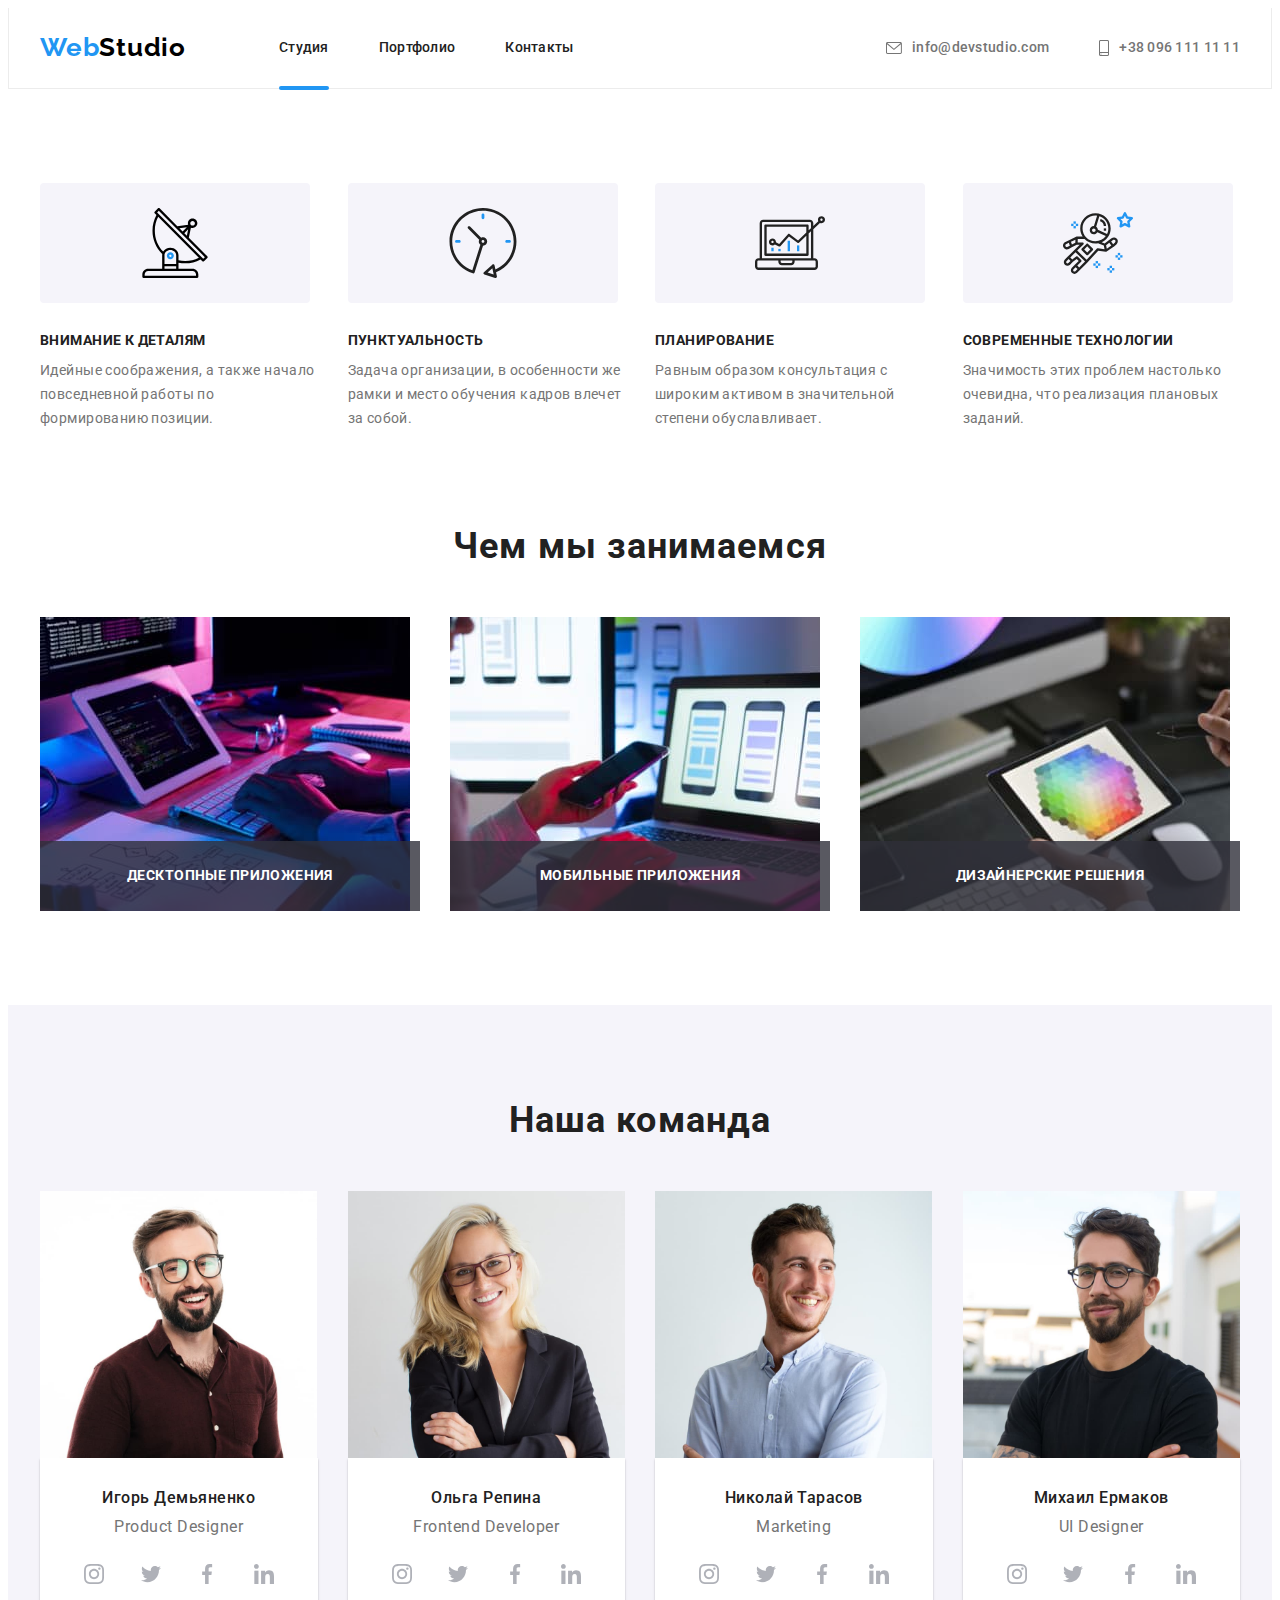
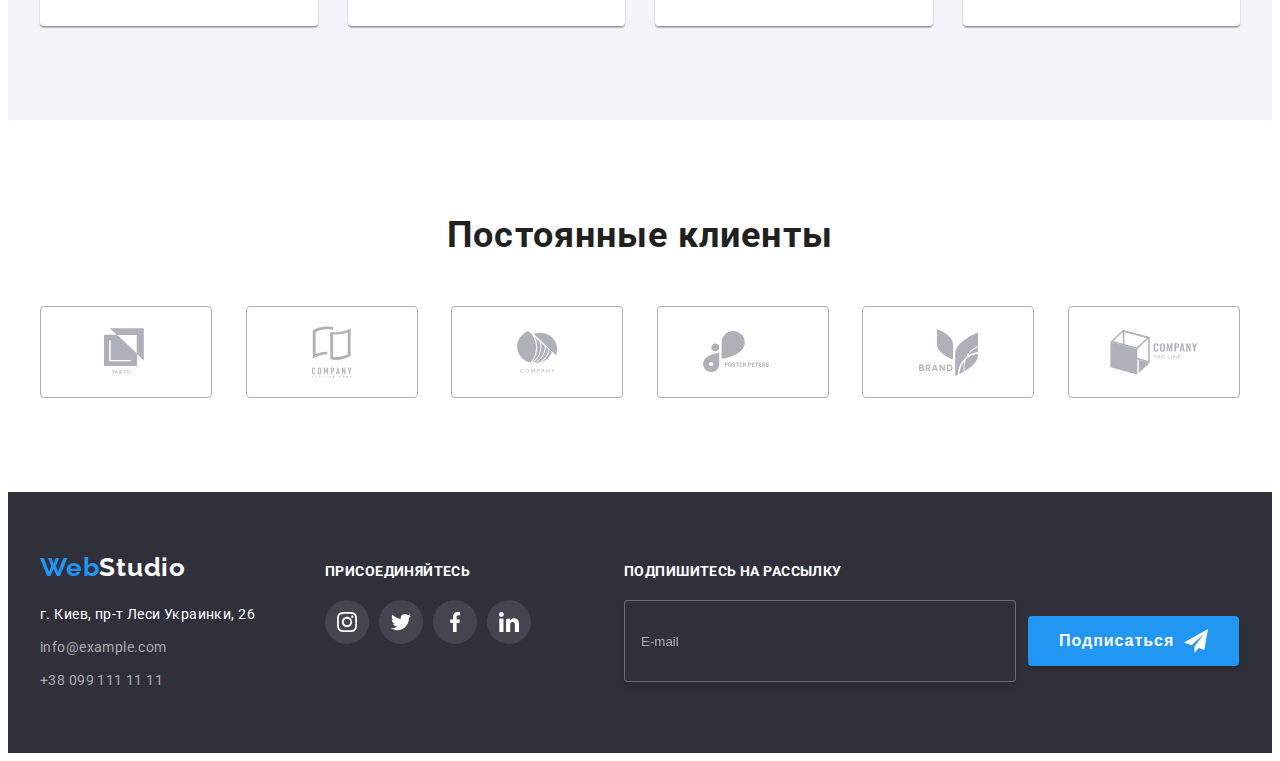
==== index.html @ 5a99b613 "добавляет файлы" ====
<!DOCTYPE html>
<html lang="ru">
<head>
    <meta charset="UTF-8">
    <meta name="viewport" content="width=device-width, initial-scale=1.0">
    <title>Веб студия</title>
    <link rel="preconnect" href="https://fonts.gstatic.com"> 
    <link href="https://fonts.googleapis.com/css2?family=Raleway:wght@700&family=Roboto:wght@400;500;700;900&display=swap" rel="stylesheet">
    <link rel="stylesheet" href="https://cdnjs.cloudflare.com/ajax/libs/modern-normalize/1.0.0/modern-normalize.min.css" integrity="sha512-ISS7cAi1PEhQ8jnbJpJZMd29NlhNj4AWYyLOSp2CE/CsHxTCu+r+t0D2yoJudVrd0/8fTVPUVDzY5Tvli75u/g==" crossorigin="anonymous" />
    <link rel="stylesheet" href="./css/main.min.css">
    <link rel="stylesheet" href="https://cdnjs.cloudflare.com/ajax/libs/animate.css/4.1.1/animate.min.css"/> 
</head>
<body>
    <header class="header">
        <div class="header__container container">
            <nav class="navigation">
                <a class="navigation__logo navigation__logo_light-theme link animate__lightSpeedInLeft" href=""> <span class="logo__accent-text">Web</span>Studio</a>
                <ul class="navigation__list list">
                    <li class="navigation__item">
                        <a class="navigation__link navigation__link_current link" href="./index.html">Студия</a>
                    </li>
                    <li class="navigation__item">
                        <a class="navigation__link link" href="./portfolio.html">Портфолио</a>
                    </li>
                    <li class="navigation__item">
                        <a class="navigation__link link" href="">Контакты</a>
                    </li>
                </ul>
            </nav>
            <ul class="contacts__list list">
                <li class="contacts__item">
                    <a class="contacts__link link" href="mailto:info@devstudio.com">
                        <svg class="contacts__icon" width="16px" height="12px">
                            <use href="./images/sprite.svg#envelope"></use>
                        </svg>
                            info@devstudio.com
                    </a>
                </li>
                <li class="contacts__item">
                    <a class="contacts__link link" href="tel:+380961111111">
                        <svg class="contacts__icon" width="10px" height="16px">
                            <use href="./images/sprite.svg#smartphone"></use>
                        </svg>
                            +38 096 111 11 11
                    </a>
                </li>
            </ul>
        </div>
    </header>
    <main>
        <!--HERO-->
        <!-- <section class="hero">
            <div class="container">
                <h1 class="hero__title">Эффективные решения для вашего бизнеса</h1>
                <button class="hero__btn" type="button" data-modal-open>Заказать услугу</button>  
            </div>
        </section> -->
        <!--Features-->
        <section class="features">
            <div class="container">
                <h2 class="title visually-hidden">Особенности</h2>
                    <ul class="features__list list">
                        <li class="features__item">
                            <div class="features__wrapper">
                                <svg class="features__icon">
                                    <use href="./images/sprite.svg#antenna"></use>
                                </svg>
                            </div>                                
                            <h3 class="features__title">Внимание к деталям</h3>
                            <p class="features__text">Идейные соображения, а также начало повседневной работы по формированию позиции.
                            </p>
                        </li>
                        <li class="features__item">
                            <div class="features__wrapper">
                                <svg class="features__icon">
                                    <use href="./images/sprite.svg#clock"></use>
                                </svg>
                            </div> 
                            <h3 class="features__title">Пунктуальность</h3>
                            <p class="features__text">Задача организации, в особенности же рамки и место обучения кадров влечет за собой.</p>
                        </li>
                        <li class="features__item">
                            <div class="features__wrapper">
                                <svg class="features__icon">
                                    <use href="./images/sprite.svg#diagram"></use>
                                </svg>
                            </div> 
                            <h3 class="features__title">Планирование</h3>
                            <p class="features__text">Равным образом консультация с широким активом в значительной степени обуславливает.</p>
                        </li>
                        <li class="features__item">
                            <div class="features__wrapper">
                                <svg class="features__icon">
                                    <use href="./images/sprite.svg#astronaut"></use>
                                </svg>
                            </div> 
                            <h3 class="features__title">Современные технологии</h3>
                            <p class="features__text">Значимость этих проблем настолько очевидна, что реализация плановых заданий.</p>
                        </li>
                    </ul>
            </div>
        </section>
        <!--Activity-->
        <section class="activity">
            <div class="container">
                <h2 class="activity__title title">Чем мы занимаемся</h2>
                <ul class="activity__list list">
                    <li class="activity__item">
                        <div class="activity__wrapper">
                            <img class="activity__img" src="./images/activity/activity-1.jpg" alt="человек печатает на клавиатуре">
                            <p class="activity__overlay">Десктопные приложения</p>    
                        </div>
                    </li>
                    <li class="activity__item">
                        <div class="activity__wrapper">
                            <img class="activity__img" src="./images/activity/activity-2.jpg" alt="человек смотрит в телефон">
                            <p class="activity__overlay">Мобильные приложения</p>
                        </div>
                    </li>
                    <li class="activity__item">
                        <div class="activity__wrapper">
                            <img class="activity__img" src="./images/activity/activity-3.jpg" alt="человек работает в планшете">
                            <p class="activity__overlay">Дизайнерские решения</p>
                        </div>    
                    </li>      
                </ul>
            </div>
        </section>
        <!--Team-->
        <section class="team">
            <div class="container">
                <h2 class="team__title title">Наша команда</h2>
                <ul class="team__list list">
                    <li class="team__item">
                        <img class="team__img" src="./images/team/player-1.jpg" alt="Мужчина в темной рубашке">
                        <div class="team__wrapper">
                            <h3 class="team__subtitle">Игорь Демьяненко</h3>
                            <p class="team__text" lang="en">Product Designer</p>
                            <ul class="social__list list">
                                <li class="social__item">
                                    <a href="" class="social__link link">
                                        <svg class="social__icon">
                                            <use href="./images/sprite.svg#instagram"></use>
                                        </svg>
                                    </a>
                                </li>
                                <li class="social__item">
                                    <a href="" class="social__link link">
                                        <svg class="social__icon">
                                            <use href="./images/sprite.svg#twitter"></use>
                                        </svg>
                                    </a>
                                </li>
                                <li class="social__item">
                                    <a href="" class="social__link link">
                                        <svg class="social__icon">
                                            <use href="./images/sprite.svg#facebook"></use>
                                        </svg>
                                    </a>
                                </li>
                                <li class="social__item">
                                    <a href="" class="social__link link">
                                        <svg class="social__icon">
                                            <use href="./images/sprite.svg#linkedin"></use>
                                        </svg>
                                    </a>
                                </li>
                            </ul>
                        </div>
                    </li>
                    <li class="team__item">
                        <img class="team__img" src="./images/team/player-2.jpg" alt="Девушка в черном пиджаке">
                        <div class="team__wrapper">
                            <h3 class="team__subtitle">Ольга Репина</h3>
                            <p class="team__text" lang="en">Frontend Developer</p>
                            <ul class="social__list list">
                                <li class="social__item">
                                    <a href="" class="social__link link">
                                        <svg class="social__icon">
                                            <use href="./images/sprite.svg#instagram"></use>
                                        </svg>
                                    </a>
                                </li>
                                <li class="social__item">
                                    <a href="" class="social__link link">
                                        <svg class="social__icon">
                                            <use href="./images/sprite.svg#twitter"></use>
                                        </svg>
                                    </a>
                                </li>
                                <li class="social__item">
                                    <a href="" class="social__link link">
                                        <svg class="social__icon">
                                            <use href="./images/sprite.svg#facebook"></use>
                                        </svg>
                                    </a>
                                </li>
                                <li class="social__item">
                                    <a href="" class="social__link link">
                                        <svg class="social__icon">
                                            <use href="./images/sprite.svg#linkedin"></use>
                                        </svg>
                                    </a>
                                </li>
                            </ul>
                        </div>
                    </li>
                    <li class="team__item">
                        <img class="team__img" src="./images/team/player-3.jpg" alt="Мужчина в светлой рубашке">
                        <div class="team__wrapper">
                            <h3 class="team__subtitle">Николай Тарасов</h3>
                            <p class="team__text" lang="en">Marketing</p>
                            <ul class="social__list list">
                                <li class="social__item">
                                    <a href="" class="social__link link">
                                        <svg class="social__icon">
                                            <use href="./images/sprite.svg#instagram"></use>
                                        </svg>
                                    </a>
                                </li>
                                <li class="social__item">
                                    <a href="" class="social__link link">
                                        <svg class="social__icon">
                                            <use href="./images/sprite.svg#twitter"></use>
                                        </svg>
                                    </a>
                                </li>
                                <li class="social__item">
                                    <a href="" class="social__link link">
                                        <svg class="social__icon">
                                            <use href="./images/sprite.svg#facebook"></use>
                                        </svg>
                                    </a>
                                </li>
                                <li class="social__item">
                                    <a href="" class="social__link link">
                                        <svg class="social__icon">
                                            <use href="./images/sprite.svg#linkedin"></use>
                                        </svg>
                                    </a>
                                </li>
                            </ul>
                        </div>
                    </li>
                    <li class="team__item">
                        <img class="team__img" src="./images/team/player-4.jpg" alt="Мужчина в черной футболке">
                        <div class="team__wrapper">
                            <h3 class="team__subtitle">Михаил Ермаков</h3>
                            <p class="team__text" lang="en">UI Designer</p>
                            <ul class="social__list list">
                                <li class="social__item">
                                    <a href="" class="social__link link">
                                        <svg class="social__icon">
                                            <use href="./images/sprite.svg#instagram"></use>
                                        </svg>
                                    </a>
                                </li>
                                <li class="social__item">
                                    <a href="" class="social__link link">
                                        <svg class="social__icon">
                                            <use href="./images/sprite.svg#twitter"></use>
                                        </svg>
                                    </a>
                                </li>
                                <li class="social__item">
                                    <a href="" class="social__link link">
                                        <svg class="social__icon">
                                            <use href="./images/sprite.svg#facebook"></use>
                                        </svg>
                                    </a>
                                </li>
                                <li class="social__item">
                                    <a href="" class="social__link link">
                                        <svg class="social__icon">
                                            <use href="./images/sprite.svg#linkedin"></use>
                                        </svg>
                                    </a>
                                </li>
                            </ul>
                        </div>
                    </li>
                </ul>
            </div>
        </section>
         <!--Clients-->
         <section class="clients">
            <div class="container">
                <h2 class="clients__title title">Постоянные клиенты</h2>
                <ul class="clients__list list">
                    <li class="clients__item">
                        <a href="" class="clients__link link">
                            <svg class="clients__icon" width="44px" height="49px">
                                <use href="./images/sprite.svg#logo1"></use>
                            </svg>
                        </a>
                    </li>
                    <li class="clients__item">
                        <a href="" class="clients__link link">
                            <svg class="clients__icon" width="40px" height="52px">
                                <use href="./images/sprite.svg#logo2"></use>
                            </svg>
                        </a>
                    </li>
                    <li class="clients__item">
                        <a href="" class="clients__link link">
                            <svg class="clients__icon" width="41px" height="42px">
                                <use href="./images/sprite.svg#logo3"></use>
                            </svg>
                        </a>
                    </li>
                    <li class="clients__item">
                        <a href="" class="clients__link link">
                            <svg class="clients__icon" width="79px" height="42px">
                                <use href="./images/sprite.svg#logo4"></use>
                            </svg>
                        </a>
                    </li>
                    <li class="clients__item">
                        <a href="" class="clients__link link">
                            <svg class="clients__icon" width="59px" height="47px">
                                <use href="./images/sprite.svg#logo5"></use>
                            </svg>
                        </a>
                    </li>
                    <li class="clients__item">
                        <a href="" class="clients__link link">
                            <svg class="clients__icon" width="88px" height="45px">
                                <use href="./images/sprite.svg#logo6"></use>
                            </svg>
                        </a>
                    </li>
                </ul>
            </div>
        </section>
    </main>
    <!--Footer-->
    <footer class="footer">
        <div class="footer__container container">
            <div class="footer-address">
            <a class="footer__logo footer__logo_dark-theme link animate__lightSpeedInLeft" href=""> <span class="logo__accent-text">Web</span>Studio</a>
            <address class="footer-address__box">
                <ul class="footer-address__list list">
                    <li class="footer-address__item">
                        <a class="footer-address__map link" href="https://goo.gl/maps/TbzfaEb3RNL8YiCQ6" target="_blank" rel="noopener noreferrer">г. Киев, пр-т Леси Украинки, 26</a>
                    </li>
                    <li class="footer-address__item">
                        <a class="footer-address__mail-tel link" href="mailto:info@example.com">info@example.com</a>
                    </li>
                    <li class="footer-address__item">
                        <a class="footer-address__mail-tel link" href="tel:+380991111111">+38 099 111 11 11</a>
                    </li>
                </ul>
            </address>
            </div>
            <div class="footer-social">
                <p class="footer-social__text">присоединяйтесь</p>
                <ul class="footer-social__list list">
                    <li class="footer-social__item">
                        <a href="" class="footer-social__link link">
                            <svg class="footer-social__icon">
                                <use href="./images/sprite.svg#instagram"></use>
                            </svg>
                        </a>
                    </li>
                    <li class="footer-social__item">
                        <a href="" class="footer-social__link link">
                            <svg class="footer-social__icon">
                                <use href="./images/sprite.svg#twitter"></use>
                            </svg>
                        </a>
                    </li>
                    <li class="footer-social__item">
                        <a href="" class="footer-social__link link">
                            <svg class="footer-social__icon">
                                <use href="./images/sprite.svg#facebook"></use>
                            </svg>
                        </a>
                    </li>
                    <li class="footer-social__item">
                        <a href="" class="footer-social__link link">
                            <svg class="footer-social__icon">
                                <use href="./images/sprite.svg#linkedin"></use>
                            </svg>
                        </a>
                    </li>
                </ul>
            </div>
            <div class="footer-subscription">
                <p class="footer-subscription__text">подпишитесь на рассылку</p>
                <form action="#" class="foooter-subscription__form">
                    <input type="email" name="user-email" class="foooter-subscription__email" placeholder="E-mail">
                    <button type="submit" class="foooter-subscription__btn">Подписаться
                        <svg class="foooter-subscription__icon" width="24px" height="24px">
                            <use href="./images/sprite.svg#sign-icon"></use>
                        </svg>
                    </button>    
                </form>
            </div>
        </div>
    </footer>
    <!--Modal backdrop-->
    <div class="backdrop is-hidden" data-modal>
        <div class="modal-form">
            <button type="button" class="modal-form__close-btn">
                <svg class="modal-form__close-icon" data-modal-close width="11px" height="11px">
                    <use href="./images/sprite.svg#close-icon"></use>
                </svg>
            </button>
            <p class="modal-form__title">Оставьте свои данные, мы вам перезвоним</p>
            <form action="#" class="modal-form__box">
                <label for="user-name" class="modal-form__field">Имя</label>
                <div class="modal-form__input-wrapper">
                    <input type="text" name="user-name" class="modal-form__input" id="user-name" required minlength="3">
                    <svg class="modal-form__icon">
                        <use href="./images/sprite.svg#person-black"></use>
                    </svg>
                </div>
                <label for="user-phone" class="modal-form__field">Телефон</label>
                <div class="modal-form__input-wrapper">
                    <input type="tel" name="user-phone" class="modal-form__input" id="user-phone" required 
                        pattern="[0-9]{3}-[0-9]{3}-[0-9]{2}-[0-9]{2}" title="098-111-11-11">
                    <svg class="modal-form__icon">
                        <use href="./images/sprite.svg#phone-black"></use>
                    </svg>
                </div>
                <label for="user-email" class="modal-form__field">Почта</label>
                <div class="modal-form__input-wrapper">
                    <input type="email" name="user-email" class="modal-form__input" id="user-email">
                    <svg class="modal-form__icon">
                        <use href="./images/sprite.svg#email-black"></use>
                    </svg>
                </div>
                <label for="user-message" class="modal-form__field">Коментарий</label>
                <textarea name="user-message" class="modal-form__message" id="user-message" placeholder="Введите текст"></textarea>
                <input type="checkbox" name="user-agreement" class="modal-form__agreement visually-hidden" id="agreement">
                <label for="agreement" class="modal-form__check-desc">Соглашаюсь с рассылкой и принимаю&nbsp;<a class="modal-form__agreement-link" href="">Условия договора</a></label>
                <button type="submit" class="modal-form__btn">Отправить</button>
            </form>
        </div>
    </div>
    <script src="./js/modal.js"></script>
</body>
</html>
---- css/main.min.css ----
:root{--main-font: 'Roboto', sans-serif;--secondary-font: 'Raleway', sans-serif;--accent-color:  #2196F3;--title-color: #212121;--text-color: #757575;--sprite-fill: #AFB1B8;--section-pt: 94px;--section-pb: 94px}.visually-hidden{position:absolute !important;clip:rect(1px 1px 1px 1px);clip:rect(1px, 1px, 1px, 1px);padding:0 !important;border:0 !important;height:1px !important;width:1px !important;overflow:hidden}body{font-family:var(--main-font);color:var(--title-color)}h1,h2,h3,h4,h5,h6,p{margin:0}ul,ol{margin:0;padding:0}img{display:block;max-width:100%;height:auto}.link{text-decoration:none}.list{list-style:none}.container{width:1200px;margin:0 auto;padding-left:15px;padding-right:15px}.navigation__logo{margin-right:93px;padding-top:24px;padding-bottom:25px;font-family:var(--secondary-font);font-weight:700;font-size:26px;line-height:1.19;letter-spacing:0.03em;animation-duration:1000ms}.navigation__logo_light-theme{color:#000000}.logo__accent-text{color:var(--accent-color)}.footer__logo{display:block;margin-bottom:20px;font-family:var(--secondary-font);font-weight:700;font-size:26px;line-height:1.19;letter-spacing:0.03em}.footer__logo_dark-theme{color:#FFFFFF}.hero__btn{min-width:200px;padding:10px 32px;font-weight:700;font-size:16px;line-height:1.88;letter-spacing:0.06em;color:#FFFFFF;background-color:var(--accent-color);border-color:transparent;box-shadow:0px 4px 4px rgba(0,0,0,0.15);border-radius:4px;transition:color 250ms cubic-bezier(0.4, 0, 0.2, 1),background-color 250ms cubic-bezier(0.4, 0, 0.2, 1)}.hero__btn:hover,.hero__btn:focus{background-color:#188CE8;color:#FFFFFF}.foooter-subscription__btn{display:flex;align-items:center;justify-content:space-between;min-width:200px;padding:10px 29px;height:50px;font-weight:700;font-size:16px;line-height:1.88;letter-spacing:0.06em;color:#FFFFFF;background-color:var(--accent-color);border-color:transparent;box-shadow:0px 4px 4px rgba(0,0,0,0.15);border-radius:4px;transition:color 250ms cubic-bezier(0.4, 0, 0.2, 1),background-color 250ms cubic-bezier(0.4, 0, 0.2, 1)}.foooter-subscription__btn:hover,.foooter-subscription__btn:focus{background-color:#188CE8;color:#FFFFFF}.modal-form__btn{padding:10px 55px;align-self:center;font-weight:700;font-size:16px;line-height:1.88;letter-spacing:0.06em;color:#FFFFFF;background-color:var(--accent-color);border-color:transparent;box-shadow:0px 4px 4px rgba(0,0,0,0.15);border-radius:4px;transition:color 250ms cubic-bezier(0.4, 0, 0.2, 1),background-color 250ms cubic-bezier(0.4, 0, 0.2, 1)}.modal-form__btn:hover,.modal-form__btn:focus{background-color:#188CE8;color:#FFFFFF}.title{font-weight:700;font-size:36px;line-height:1.17;text-align:center;letter-spacing:0.03em;color:var(--title-color)}.social__list{display:flex;justify-content:space-between}.social__link{display:flex;justify-content:center;align-items:center;width:44px;height:44px;border-radius:50%;color:var(--sprite-fill);transition:background-color 250ms cubic-bezier(0.4, 0, 0.2, 1),color 250ms cubic-bezier(0.4, 0, 0.2, 1)}.social__link:hover,.social__link:focus{background-color:var(--accent-color);color:#FFFFFF}.social__icon{width:20px;height:20px;fill:currentColor}.footer-social{margin-right:93px}.footer-social__text{margin-bottom:20px;font-weight:700;font-size:14px;line-height:1.14;letter-spacing:0.03em;text-transform:uppercase;color:#FFFFFF}.footer-social__list{display:flex}.footer-social__item:not(:last-child){margin-right:10px}.footer-social__link{display:flex;justify-content:center;align-items:center;width:44px;height:44px;border-radius:50%;background:rgba(255,255,255,0.1);transition:background-color 250ms cubic-bezier(0.4, 0, 0.2, 1)}.footer-social__link:hover,.footer-social__link:focus{background-color:var(--accent-color)}.footer-social__icon{width:20px;height:20px;fill:#FFFFFF}.backdrop{position:fixed;top:0;left:0;width:100vw;height:100vh;background:rgba(0,0,0,0.2);transition:transform 250ms cubic-bezier(0.4, 0, 0.2, 1),visibility 250ms cubic-bezier(0.4, 0, 0.2, 1),opacity 250ms cubic-bezier(0.4, 0, 0.2, 1),pointer-events 250ms cubic-bezier(0.4, 0, 0.2, 1)}.modal-form{position:absolute;top:50%;left:50%;transform:translate(-50%, -50%);padding:40px;width:528px;height:581px;background-color:#FFFFFF;box-shadow:0px 1px 3px rgba(0,0,0,0.12),0px 1px 1px rgba(0,0,0,0.14),0px 2px 1px rgba(0,0,0,0.2);border-radius:4px}.modal-form__close-btn{position:absolute;top:8px;right:8px;width:30px;height:30px;background-color:transparent;border:1px solid rgba(0,0,0,0.1);border-radius:50%;cursor:pointer}.modal-form__close-btn:hover,.modal-form__close-btn:focus{color:var(--accent-color)}.modal-form__close-icon{fill:currentColor}.is-hidden{visibility:hidden;opacity:0;pointer-events:none;transform:scale(0) rotate(90deg)}.modal-form__title{margin-bottom:12px;font-weight:700;font-size:20px;line-height:1.15;text-align:center;letter-spacing:0.03em}.modal-form__box{display:flex;flex-direction:column}.modal-form__field{margin-bottom:4px;font-weight:400;font-size:12px;line-height:1.17;letter-spacing:0.01em;color:var(--text-color)}.modal-form__input-wrapper{position:relative;display:block;margin-bottom:10px}.modal-form__input{width:100%;height:40px;padding-left:42px;border:1px solid rgba(33,33,33,0.2);border-radius:4px;transition:border-color 250ms cubic-bezier(0.4, 0, 0.2, 1)}.modal-form__input:focus{outline:none;border-color:var(--accent-color)}.modal-form__icon{position:absolute;display:block;width:18px;height:18px;top:50%;left:12px;transform:translateY(-50%);transition:fill 250ms cubic-bezier(0.4, 0, 0.2, 1)}.modal-form__input:focus+.modal-form__icon{fill:var(--accent-color)}.modal-form__message{width:100%;height:120px;margin-bottom:20px;padding:12px 16px;resize:none;border:1px solid rgba(33,33,33,0.2);border-radius:4px;transition:border-color 250ms cubic-bezier(0.4, 0, 0.2, 1)}.modal-form__message::placeholder{color:rgba(117,117,117,0.5)}.modal-form__message:focus{outline:none;border-color:var(--accent-color)}.modal-form__check-desc{display:flex;align-items:center;margin-left:14px;margin-bottom:30px;font-weight:400;font-size:14px;line-height:1.71;letter-spacing:0.03em;color:var(--text-color)}.modal-form__check-desc::before{display:inline-block;content:"";margin-right:7px;width:16px;height:15px;border:1px solid var(--title-color);border-radius:2px;transition:border 250ms cubic-bezier(0.4, 0, 0.2, 1)}.modal-form__agreement:focus+.modal-form__check-desc::before{border:2px solid var(--accent-color)}.modal-form__agreement:checked+.modal-form__check-desc::before{border-color:var(--accent-color);background-color:var(--accent-color);background-repeat:no-repeat;background-image:url("../images/modal-btn/icon-check.svg");background-size:contain;background-origin:border-box}.modal-form__agreement-link{font-weight:400;font-size:14px;line-height:1.71;letter-spacing:0.03em;text-decoration-line:underline;color:var(--accent-color)}.header{border:1px solid #ECECEC;border-top:none}.header__container{display:flex;align-items:center;justify-content:space-between}.navigation{display:flex;align-items:center}.navigation__link_current::after{position:absolute;content:" ";bottom:0;left:0;margin-bottom:-2px;width:100%;height:4px;background-color:var(--accent-color);border-radius:2px}.navigation__list .navigation__link .navigation__link_current{color:var(--accent-color)}.navigation__list{display:flex;align-items:center}.navigation__item{position:relative}.navigation__item:not(:last-child){margin-right:50px}.navigation__link{display:block;padding-top:32px;padding-bottom:32px;font-weight:500;font-size:14px;line-height:1.14;letter-spacing:0.02em;color:var(--title-color);transition:color 250ms cubic-bezier(0.4, 0, 0.2, 1)}.navigation__link:hover,.navigation__link:focus{color:var(--accent-color)}.contacts__list{display:flex;align-items:center}.contacts__item:not(:last-child){margin-right:50px}.contacts__icon{margin-right:10px;fill:var(--text-color);transition:fill 250ms cubic-bezier(0.4, 0, 0.2, 1)}.contacts__link:hover .contacts__icon,.contacts__link:focus .contacts__icon{fill:var(--accent-color)}.contacts__link{display:flex;align-items:center;padding-top:32px;padding-bottom:32px;font-weight:500;font-size:14px;line-height:1.14;letter-spacing:0.02em;color:var(--text-color);transition:color 250ms cubic-bezier(0.4, 0, 0.2, 1)}.contacts__link:hover,.contacts__link:focus{color:var(--accent-color)}.hero{margin:0 auto;max-width:1600px;height:600px;padding-top:200px;padding-bottom:200px;text-align:center;background-image:linear-gradient(to right, rgba(47,48,58,0.4), rgba(47,48,58,0.4)),url("../images/background/background1.jpg");background-color:#C4C4C4;background-repeat:no-repeat;background-position:center}.hero__title{max-width:696px;margin:0 auto;margin-bottom:30px;font-weight:900;font-size:44px;line-height:1.36;letter-spacing:0.06em;text-transform:uppercase;color:#FFFFFF}.features{padding-top:var(--section-pt);padding-bottom:var(--section-pb)}.features__list{display:flex;flex-wrap:wrap;margin-left:-30px}.features__item{flex-basis:calc(100% / 4 - 30px);margin-left:30px}.features__wrapper{display:flex;margin-bottom:30px;width:270px;height:120px;justify-content:center;align-items:center;background:#F5F4FA;border-radius:4px}.features__icon{width:70px;height:70px}.features__title{margin-bottom:10px;font-weight:700;font-size:14px;line-height:1.14;letter-spacing:0.03em;text-transform:uppercase;color:var(--title-color)}.features__text{font-size:14px;line-height:1.71;letter-spacing:0.03em;color:var(--text-color)}.activity{padding-bottom:var(--section-pb)}.activity__title{margin-bottom:50px}.activity__list{display:flex;flex-wrap:wrap;margin-left:-30px;margin-top:-30px}.activity__item{flex-basis:calc(100% / 3 - 30px);margin-left:30px;margin-top:30px}.activity__wrapper{position:relative}.activity__overlay{position:absolute;bottom:0;left:0;width:100%;padding-top:27px;padding-bottom:27px;font-weight:700;font-size:14px;line-height:1.14;text-align:center;letter-spacing:0.03em;text-transform:uppercase;color:#FFFFFF;background-color:rgba(47,48,58,0.8)}.team{padding-top:var(--section-pt);padding-bottom:var(--section-pb);background-color:#F5F4FA}.team__title{margin-bottom:50px}.team__list{display:flex;flex-wrap:wrap;margin-left:-30px;margin-top:-30px}.team__item{flex-basis:calc(100% / 4 - 30px);margin-left:30px;margin-top:30px}.team__wrapper{padding:30px 32px;background-color:#FFFFFF;box-shadow:0px 1px 3px rgba(0,0,0,0.12),0px 1px 1px rgba(0,0,0,0.14),0px 2px 1px rgba(0,0,0,0.2);border-radius:0px 0px 4px 4px}.team__subtitle{margin-bottom:10px;font-weight:500;font-size:16px;line-height:1.19;text-align:center;letter-spacing:0.03em}.team__text{margin-bottom:16px;font-size:16px;line-height:1.19;text-align:center;letter-spacing:0.03em;color:var(--text-color)}.clients{padding-top:var(--section-pt);padding-bottom:var(--section-pb)}.clients__title{margin-bottom:50px}.clients__list{display:flex;margin:0 auto;justify-content:space-between;align-items:center}.clients__link{display:flex;justify-content:center;align-items:center;width:170px;height:90px;border:1px solid #aeb0b7;border-radius:4px;color:var(--sprite-fill);transition:border 250ms cubic-bezier(0.4, 0, 0.2, 1),color 250ms cubic-bezier(0.4, 0, 0.2, 1)}.clients__link:hover,.clients__link:focus{border:1px solid var(--accent-color);color:var(--accent-color)}.clients__icon{fill:currentColor}.footer{padding:60px 0;background-color:#2F303A}.footer__container{display:flex;align-items:baseline}.footer-address{margin-right:70px}.footer-address__box{font-style:normal}.footer-address__item:not(:last-child){margin-bottom:9px}.footer-address__map{font-weight:400;font-size:14px;line-height:1.71;letter-spacing:0.03em;color:#FFFFFF;transition:color 250ms cubic-bezier(0.4, 0, 0.2, 1)}.footer-address__map:hover,.footer-address__map:focus{color:var(--accent-color)}.footer-address__mail-tel{font-weight:400;font-size:14px;line-height:1.71;letter-spacing:0.03em;color:rgba(255,255,255,0.6);transition:color 250ms cubic-bezier(0.4, 0, 0.2, 1)}.footer-address__mail-tel:hover,.footer-address__mail-tel:focus{color:var(--accent-color)}.footer-subscription__text{margin-bottom:20px;font-weight:700;font-size:14px;line-height:1.14;letter-spacing:0.03em;text-transform:uppercase;color:#FFFFFF}.foooter-subscription__form{display:flex;align-items:center}.foooter-subscription__email{margin-right:12px;padding:15px 16px;width:358px;height:50px;border:1px solid rgba(255,255,255,0.3);filter:drop-shadow(0px 4px 4px rgba(0,0,0,0.15));background:#2F303A;border-radius:4px;color:#FFFFFF}.foooter-subscription__email::placeholder{color:rgba(255,255,255,0.6)}.foooter-subscription__icon{margin-left:10px}
/*# sourceMappingURL=main.min.css.map */
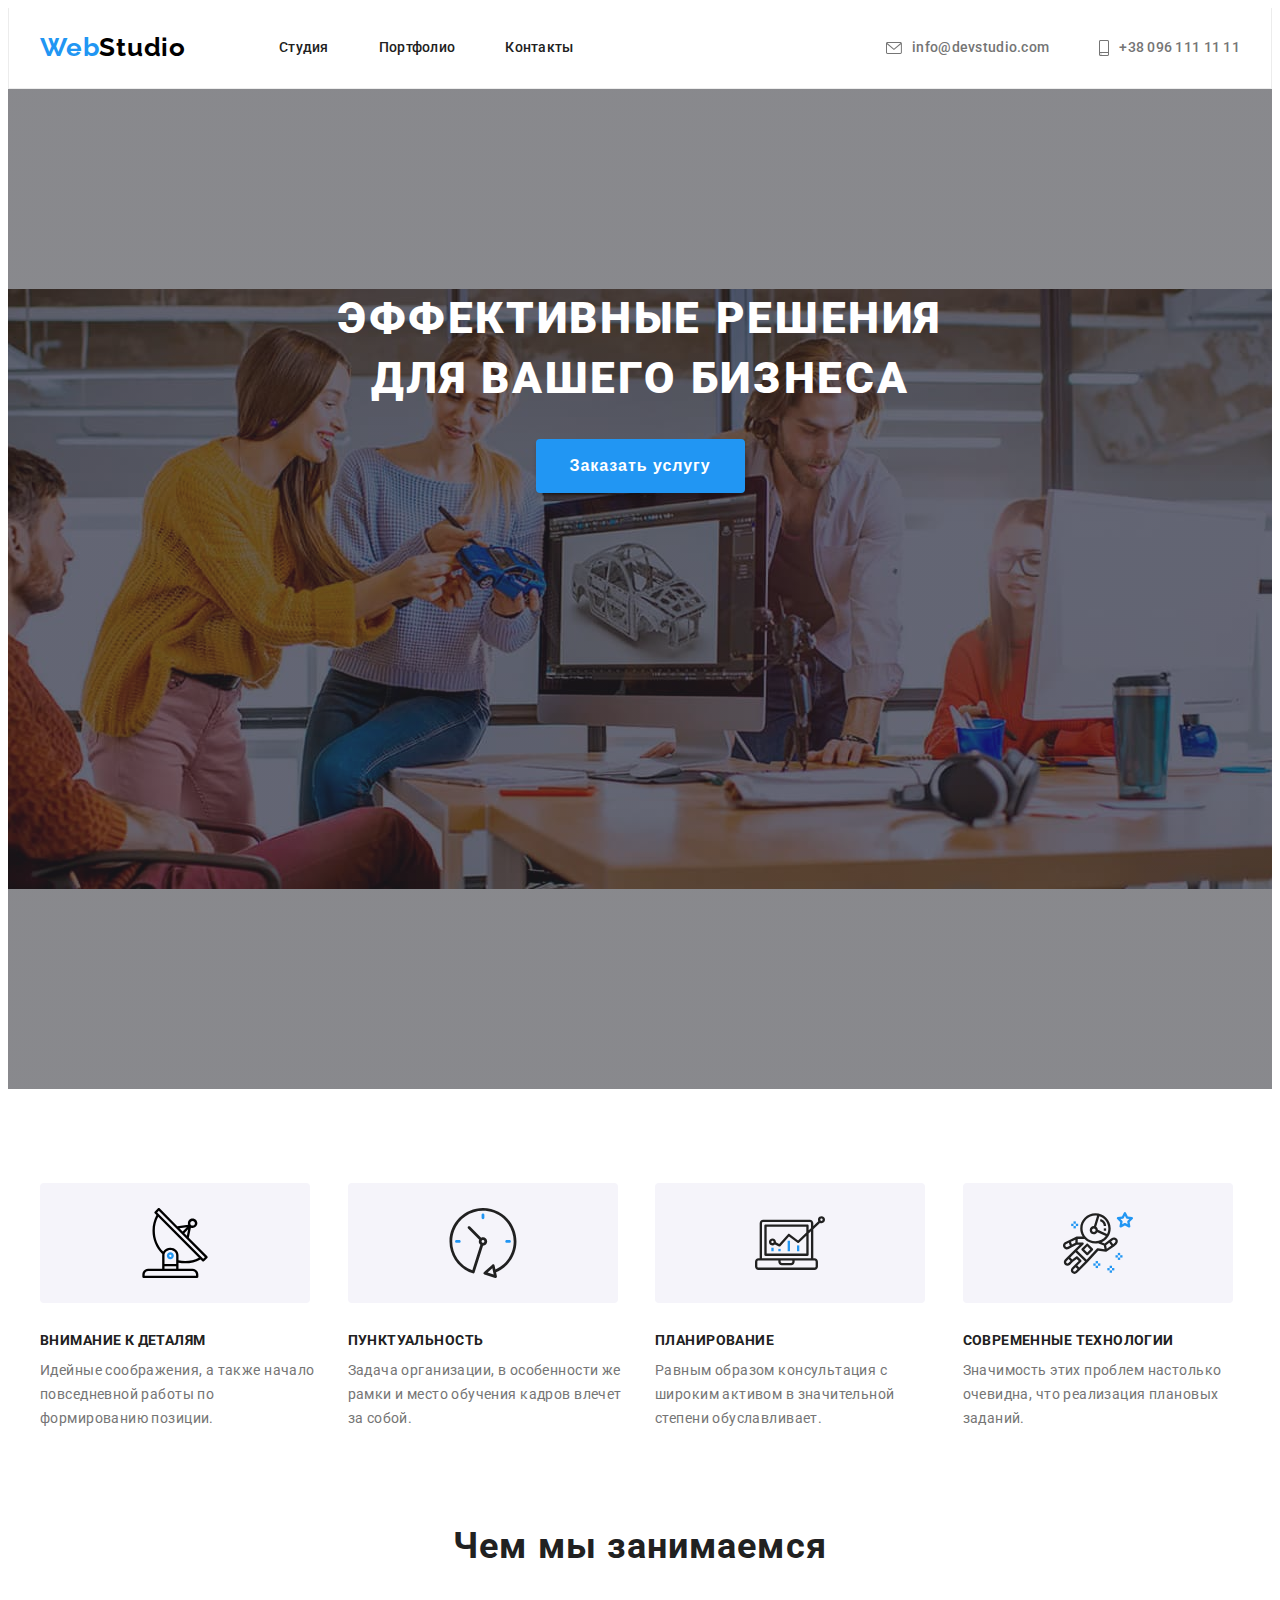
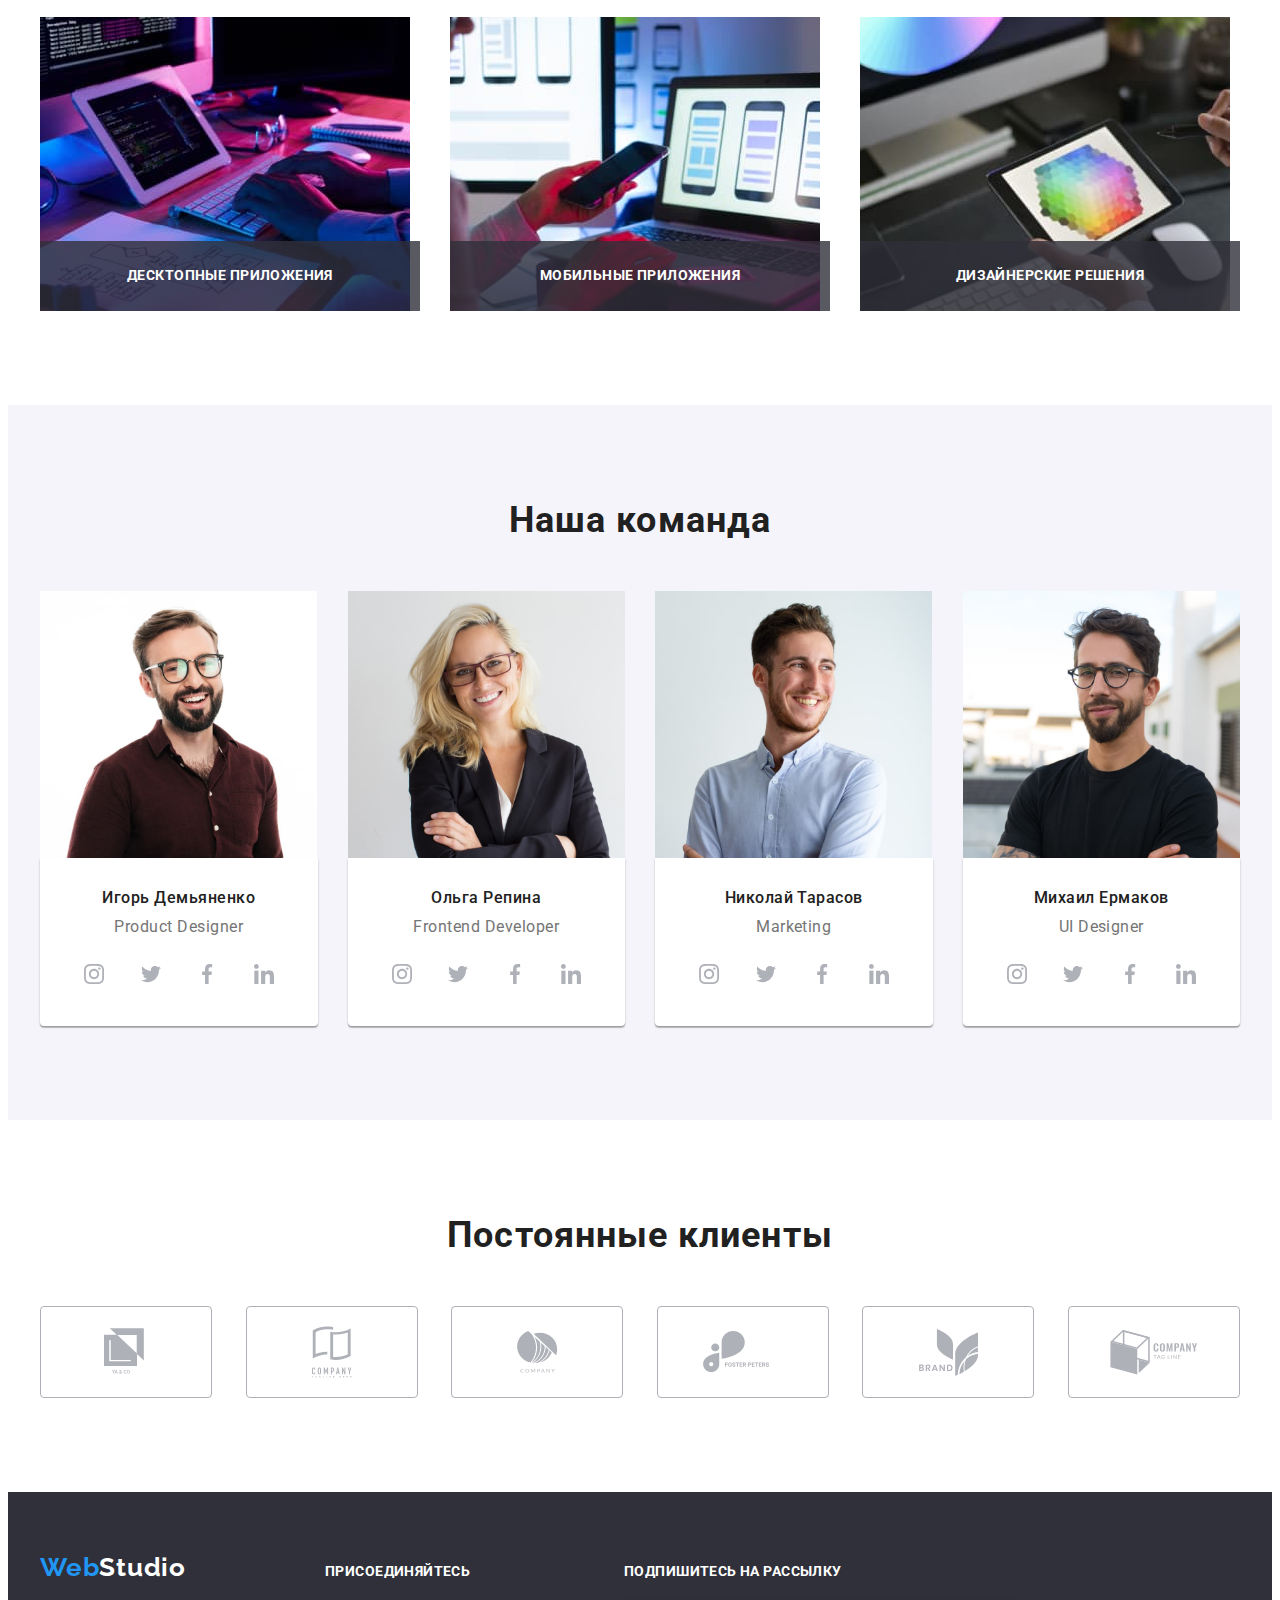
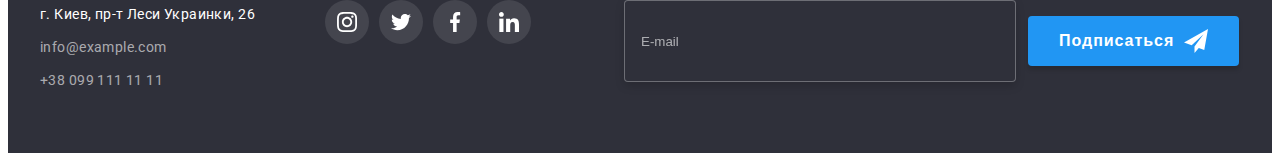
==== commit 8bafc9e3: "добавляет настройки sass" ====
--- a/index.html
+++ b/index.html
@@ -49,12 +49,12 @@
     </header>
     <main>
         <!--HERO-->
-        <!-- <section class="hero">
+        <section class="hero">
             <div class="container">
                 <h1 class="hero__title">Эффективные решения для вашего бизнеса</h1>
                 <button class="hero__btn" type="button" data-modal-open>Заказать услугу</button>  
             </div>
-        </section> -->
+        </section>
         <!--Features-->
         <section class="features">
             <div class="container">
--- a/css/main.min.css
+++ b/css/main.min.css
@@ -1,2 +1,2 @@
-:root{--main-font: 'Roboto', sans-serif;--secondary-font: 'Raleway', sans-serif;--accent-color:  #2196F3;--title-color: #212121;--text-color: #757575;--sprite-fill: #AFB1B8;--section-pt: 94px;--section-pb: 94px}.visually-hidden{position:absolute !important;clip:rect(1px 1px 1px 1px);clip:rect(1px, 1px, 1px, 1px);padding:0 !important;border:0 !important;height:1px !important;width:1px !important;overflow:hidden}body{font-family:var(--main-font);color:var(--title-color)}h1,h2,h3,h4,h5,h6,p{margin:0}ul,ol{margin:0;padding:0}img{display:block;max-width:100%;height:auto}.link{text-decoration:none}.list{list-style:none}.container{width:1200px;margin:0 auto;padding-left:15px;padding-right:15px}.navigation__logo{margin-right:93px;padding-top:24px;padding-bottom:25px;font-family:var(--secondary-font);font-weight:700;font-size:26px;line-height:1.19;letter-spacing:0.03em;animation-duration:1000ms}.navigation__logo_light-theme{color:#000000}.logo__accent-text{color:var(--accent-color)}.footer__logo{display:block;margin-bottom:20px;font-family:var(--secondary-font);font-weight:700;font-size:26px;line-height:1.19;letter-spacing:0.03em}.footer__logo_dark-theme{color:#FFFFFF}.hero__btn{min-width:200px;padding:10px 32px;font-weight:700;font-size:16px;line-height:1.88;letter-spacing:0.06em;color:#FFFFFF;background-color:var(--accent-color);border-color:transparent;box-shadow:0px 4px 4px rgba(0,0,0,0.15);border-radius:4px;transition:color 250ms cubic-bezier(0.4, 0, 0.2, 1),background-color 250ms cubic-bezier(0.4, 0, 0.2, 1)}.hero__btn:hover,.hero__btn:focus{background-color:#188CE8;color:#FFFFFF}.foooter-subscription__btn{display:flex;align-items:center;justify-content:space-between;min-width:200px;padding:10px 29px;height:50px;font-weight:700;font-size:16px;line-height:1.88;letter-spacing:0.06em;color:#FFFFFF;background-color:var(--accent-color);border-color:transparent;box-shadow:0px 4px 4px rgba(0,0,0,0.15);border-radius:4px;transition:color 250ms cubic-bezier(0.4, 0, 0.2, 1),background-color 250ms cubic-bezier(0.4, 0, 0.2, 1)}.foooter-subscription__btn:hover,.foooter-subscription__btn:focus{background-color:#188CE8;color:#FFFFFF}.modal-form__btn{padding:10px 55px;align-self:center;font-weight:700;font-size:16px;line-height:1.88;letter-spacing:0.06em;color:#FFFFFF;background-color:var(--accent-color);border-color:transparent;box-shadow:0px 4px 4px rgba(0,0,0,0.15);border-radius:4px;transition:color 250ms cubic-bezier(0.4, 0, 0.2, 1),background-color 250ms cubic-bezier(0.4, 0, 0.2, 1)}.modal-form__btn:hover,.modal-form__btn:focus{background-color:#188CE8;color:#FFFFFF}.title{font-weight:700;font-size:36px;line-height:1.17;text-align:center;letter-spacing:0.03em;color:var(--title-color)}.social__list{display:flex;justify-content:space-between}.social__link{display:flex;justify-content:center;align-items:center;width:44px;height:44px;border-radius:50%;color:var(--sprite-fill);transition:background-color 250ms cubic-bezier(0.4, 0, 0.2, 1),color 250ms cubic-bezier(0.4, 0, 0.2, 1)}.social__link:hover,.social__link:focus{background-color:var(--accent-color);color:#FFFFFF}.social__icon{width:20px;height:20px;fill:currentColor}.footer-social{margin-right:93px}.footer-social__text{margin-bottom:20px;font-weight:700;font-size:14px;line-height:1.14;letter-spacing:0.03em;text-transform:uppercase;color:#FFFFFF}.footer-social__list{display:flex}.footer-social__item:not(:last-child){margin-right:10px}.footer-social__link{display:flex;justify-content:center;align-items:center;width:44px;height:44px;border-radius:50%;background:rgba(255,255,255,0.1);transition:background-color 250ms cubic-bezier(0.4, 0, 0.2, 1)}.footer-social__link:hover,.footer-social__link:focus{background-color:var(--accent-color)}.footer-social__icon{width:20px;height:20px;fill:#FFFFFF}.backdrop{position:fixed;top:0;left:0;width:100vw;height:100vh;background:rgba(0,0,0,0.2);transition:transform 250ms cubic-bezier(0.4, 0, 0.2, 1),visibility 250ms cubic-bezier(0.4, 0, 0.2, 1),opacity 250ms cubic-bezier(0.4, 0, 0.2, 1),pointer-events 250ms cubic-bezier(0.4, 0, 0.2, 1)}.modal-form{position:absolute;top:50%;left:50%;transform:translate(-50%, -50%);padding:40px;width:528px;height:581px;background-color:#FFFFFF;box-shadow:0px 1px 3px rgba(0,0,0,0.12),0px 1px 1px rgba(0,0,0,0.14),0px 2px 1px rgba(0,0,0,0.2);border-radius:4px}.modal-form__close-btn{position:absolute;top:8px;right:8px;width:30px;height:30px;background-color:transparent;border:1px solid rgba(0,0,0,0.1);border-radius:50%;cursor:pointer}.modal-form__close-btn:hover,.modal-form__close-btn:focus{color:var(--accent-color)}.modal-form__close-icon{fill:currentColor}.is-hidden{visibility:hidden;opacity:0;pointer-events:none;transform:scale(0) rotate(90deg)}.modal-form__title{margin-bottom:12px;font-weight:700;font-size:20px;line-height:1.15;text-align:center;letter-spacing:0.03em}.modal-form__box{display:flex;flex-direction:column}.modal-form__field{margin-bottom:4px;font-weight:400;font-size:12px;line-height:1.17;letter-spacing:0.01em;color:var(--text-color)}.modal-form__input-wrapper{position:relative;display:block;margin-bottom:10px}.modal-form__input{width:100%;height:40px;padding-left:42px;border:1px solid rgba(33,33,33,0.2);border-radius:4px;transition:border-color 250ms cubic-bezier(0.4, 0, 0.2, 1)}.modal-form__input:focus{outline:none;border-color:var(--accent-color)}.modal-form__icon{position:absolute;display:block;width:18px;height:18px;top:50%;left:12px;transform:translateY(-50%);transition:fill 250ms cubic-bezier(0.4, 0, 0.2, 1)}.modal-form__input:focus+.modal-form__icon{fill:var(--accent-color)}.modal-form__message{width:100%;height:120px;margin-bottom:20px;padding:12px 16px;resize:none;border:1px solid rgba(33,33,33,0.2);border-radius:4px;transition:border-color 250ms cubic-bezier(0.4, 0, 0.2, 1)}.modal-form__message::placeholder{color:rgba(117,117,117,0.5)}.modal-form__message:focus{outline:none;border-color:var(--accent-color)}.modal-form__check-desc{display:flex;align-items:center;margin-left:14px;margin-bottom:30px;font-weight:400;font-size:14px;line-height:1.71;letter-spacing:0.03em;color:var(--text-color)}.modal-form__check-desc::before{display:inline-block;content:"";margin-right:7px;width:16px;height:15px;border:1px solid var(--title-color);border-radius:2px;transition:border 250ms cubic-bezier(0.4, 0, 0.2, 1)}.modal-form__agreement:focus+.modal-form__check-desc::before{border:2px solid var(--accent-color)}.modal-form__agreement:checked+.modal-form__check-desc::before{border-color:var(--accent-color);background-color:var(--accent-color);background-repeat:no-repeat;background-image:url("../images/modal-btn/icon-check.svg");background-size:contain;background-origin:border-box}.modal-form__agreement-link{font-weight:400;font-size:14px;line-height:1.71;letter-spacing:0.03em;text-decoration-line:underline;color:var(--accent-color)}.header{border:1px solid #ECECEC;border-top:none}.header__container{display:flex;align-items:center;justify-content:space-between}.navigation{display:flex;align-items:center}.navigation__link_current::after{position:absolute;content:" ";bottom:0;left:0;margin-bottom:-2px;width:100%;height:4px;background-color:var(--accent-color);border-radius:2px}.navigation__list .navigation__link .navigation__link_current{color:var(--accent-color)}.navigation__list{display:flex;align-items:center}.navigation__item{position:relative}.navigation__item:not(:last-child){margin-right:50px}.navigation__link{display:block;padding-top:32px;padding-bottom:32px;font-weight:500;font-size:14px;line-height:1.14;letter-spacing:0.02em;color:var(--title-color);transition:color 250ms cubic-bezier(0.4, 0, 0.2, 1)}.navigation__link:hover,.navigation__link:focus{color:var(--accent-color)}.contacts__list{display:flex;align-items:center}.contacts__item:not(:last-child){margin-right:50px}.contacts__icon{margin-right:10px;fill:var(--text-color);transition:fill 250ms cubic-bezier(0.4, 0, 0.2, 1)}.contacts__link:hover .contacts__icon,.contacts__link:focus .contacts__icon{fill:var(--accent-color)}.contacts__link{display:flex;align-items:center;padding-top:32px;padding-bottom:32px;font-weight:500;font-size:14px;line-height:1.14;letter-spacing:0.02em;color:var(--text-color);transition:color 250ms cubic-bezier(0.4, 0, 0.2, 1)}.contacts__link:hover,.contacts__link:focus{color:var(--accent-color)}.hero{margin:0 auto;max-width:1600px;height:600px;padding-top:200px;padding-bottom:200px;text-align:center;background-image:linear-gradient(to right, rgba(47,48,58,0.4), rgba(47,48,58,0.4)),url("../images/background/background1.jpg");background-color:#C4C4C4;background-repeat:no-repeat;background-position:center}.hero__title{max-width:696px;margin:0 auto;margin-bottom:30px;font-weight:900;font-size:44px;line-height:1.36;letter-spacing:0.06em;text-transform:uppercase;color:#FFFFFF}.features{padding-top:var(--section-pt);padding-bottom:var(--section-pb)}.features__list{display:flex;flex-wrap:wrap;margin-left:-30px}.features__item{flex-basis:calc(100% / 4 - 30px);margin-left:30px}.features__wrapper{display:flex;margin-bottom:30px;width:270px;height:120px;justify-content:center;align-items:center;background:#F5F4FA;border-radius:4px}.features__icon{width:70px;height:70px}.features__title{margin-bottom:10px;font-weight:700;font-size:14px;line-height:1.14;letter-spacing:0.03em;text-transform:uppercase;color:var(--title-color)}.features__text{font-size:14px;line-height:1.71;letter-spacing:0.03em;color:var(--text-color)}.activity{padding-bottom:var(--section-pb)}.activity__title{margin-bottom:50px}.activity__list{display:flex;flex-wrap:wrap;margin-left:-30px;margin-top:-30px}.activity__item{flex-basis:calc(100% / 3 - 30px);margin-left:30px;margin-top:30px}.activity__wrapper{position:relative}.activity__overlay{position:absolute;bottom:0;left:0;width:100%;padding-top:27px;padding-bottom:27px;font-weight:700;font-size:14px;line-height:1.14;text-align:center;letter-spacing:0.03em;text-transform:uppercase;color:#FFFFFF;background-color:rgba(47,48,58,0.8)}.team{padding-top:var(--section-pt);padding-bottom:var(--section-pb);background-color:#F5F4FA}.team__title{margin-bottom:50px}.team__list{display:flex;flex-wrap:wrap;margin-left:-30px;margin-top:-30px}.team__item{flex-basis:calc(100% / 4 - 30px);margin-left:30px;margin-top:30px}.team__wrapper{padding:30px 32px;background-color:#FFFFFF;box-shadow:0px 1px 3px rgba(0,0,0,0.12),0px 1px 1px rgba(0,0,0,0.14),0px 2px 1px rgba(0,0,0,0.2);border-radius:0px 0px 4px 4px}.team__subtitle{margin-bottom:10px;font-weight:500;font-size:16px;line-height:1.19;text-align:center;letter-spacing:0.03em}.team__text{margin-bottom:16px;font-size:16px;line-height:1.19;text-align:center;letter-spacing:0.03em;color:var(--text-color)}.clients{padding-top:var(--section-pt);padding-bottom:var(--section-pb)}.clients__title{margin-bottom:50px}.clients__list{display:flex;margin:0 auto;justify-content:space-between;align-items:center}.clients__link{display:flex;justify-content:center;align-items:center;width:170px;height:90px;border:1px solid #aeb0b7;border-radius:4px;color:var(--sprite-fill);transition:border 250ms cubic-bezier(0.4, 0, 0.2, 1),color 250ms cubic-bezier(0.4, 0, 0.2, 1)}.clients__link:hover,.clients__link:focus{border:1px solid var(--accent-color);color:var(--accent-color)}.clients__icon{fill:currentColor}.footer{padding:60px 0;background-color:#2F303A}.footer__container{display:flex;align-items:baseline}.footer-address{margin-right:70px}.footer-address__box{font-style:normal}.footer-address__item:not(:last-child){margin-bottom:9px}.footer-address__map{font-weight:400;font-size:14px;line-height:1.71;letter-spacing:0.03em;color:#FFFFFF;transition:color 250ms cubic-bezier(0.4, 0, 0.2, 1)}.footer-address__map:hover,.footer-address__map:focus{color:var(--accent-color)}.footer-address__mail-tel{font-weight:400;font-size:14px;line-height:1.71;letter-spacing:0.03em;color:rgba(255,255,255,0.6);transition:color 250ms cubic-bezier(0.4, 0, 0.2, 1)}.footer-address__mail-tel:hover,.footer-address__mail-tel:focus{color:var(--accent-color)}.footer-subscription__text{margin-bottom:20px;font-weight:700;font-size:14px;line-height:1.14;letter-spacing:0.03em;text-transform:uppercase;color:#FFFFFF}.foooter-subscription__form{display:flex;align-items:center}.foooter-subscription__email{margin-right:12px;padding:15px 16px;width:358px;height:50px;border:1px solid rgba(255,255,255,0.3);filter:drop-shadow(0px 4px 4px rgba(0,0,0,0.15));background:#2F303A;border-radius:4px;color:#FFFFFF}.foooter-subscription__email::placeholder{color:rgba(255,255,255,0.6)}.foooter-subscription__icon{margin-left:10px}
+:root{--main-font: 'Roboto', sans-serif;--secondary-font: 'Raleway', sans-serif;--accent-color:  #2196F3;--title-color: #212121;--text-color: #757575;--sprite-fill: #AFB1B8;--section-pt: 94px;--section-pb: 94px}.visually-hidden{position:absolute !important;clip:rect(1px 1px 1px 1px);clip:rect(1px, 1px, 1px, 1px);padding:0 !important;border:0 !important;height:1px !important;width:1px !important;overflow:hidden}body{font-family:var(--main-font);color:var(--title-color)}h1,h2,h3,h4,h5,h6,p{margin:0}ul,ol{margin:0;padding:0}img{display:block;max-width:100%;height:auto}.link{text-decoration:none}.list{list-style:none}.container{width:1200px;margin:0 auto;padding-left:15px;padding-right:15px}.navigation__logo{margin-right:93px;padding-top:24px;padding-bottom:25px;font-family:var(--secondary-font);font-weight:700;font-size:26px;line-height:1.19;letter-spacing:0.03em;animation-duration:1000ms}.navigation__logo_light-theme{color:#000000}.logo__accent-text{color:var(--accent-color)}.footer__logo{display:block;margin-bottom:20px;font-family:var(--secondary-font);font-weight:700;font-size:26px;line-height:1.19;letter-spacing:0.03em}.footer__logo_dark-theme{color:#FFFFFF}.hero__btn{min-width:200px;padding:10px 32px;font-weight:700;font-size:16px;line-height:1.88;letter-spacing:0.06em;color:#FFFFFF;background-color:var(--accent-color);border-color:transparent;box-shadow:0px 4px 4px rgba(0,0,0,0.15);border-radius:4px;transition:color 250ms cubic-bezier(0.4, 0, 0.2, 1),background-color 250ms cubic-bezier(0.4, 0, 0.2, 1)}.hero__btn:hover,.hero__btn:focus{background-color:#188CE8;color:#FFFFFF}.foooter-subscription__btn{display:flex;align-items:center;justify-content:space-between;min-width:200px;padding:10px 29px;height:50px;font-weight:700;font-size:16px;line-height:1.88;letter-spacing:0.06em;color:#FFFFFF;background-color:var(--accent-color);border-color:transparent;box-shadow:0px 4px 4px rgba(0,0,0,0.15);border-radius:4px;transition:color 250ms cubic-bezier(0.4, 0, 0.2, 1),background-color 250ms cubic-bezier(0.4, 0, 0.2, 1)}.foooter-subscription__btn:hover,.foooter-subscription__btn:focus{background-color:#188CE8;color:#FFFFFF}.modal-form__btn{padding:10px 55px;align-self:center;font-weight:700;font-size:16px;line-height:1.88;letter-spacing:0.06em;color:#FFFFFF;background-color:var(--accent-color);border-color:transparent;box-shadow:0px 4px 4px rgba(0,0,0,0.15);border-radius:4px;transition:color 250ms cubic-bezier(0.4, 0, 0.2, 1),background-color 250ms cubic-bezier(0.4, 0, 0.2, 1)}.modal-form__btn:hover,.modal-form__btn:focus{background-color:#188CE8;color:#FFFFFF}.title{font-weight:700;font-size:36px;line-height:1.17;text-align:center;letter-spacing:0.03em;color:var(--title-color)}.social__list{display:flex;justify-content:space-between}.social__link{display:flex;justify-content:center;align-items:center;width:44px;height:44px;border-radius:50%;color:var(--sprite-fill);transition:background-color 250ms cubic-bezier(0.4, 0, 0.2, 1),color 250ms cubic-bezier(0.4, 0, 0.2, 1)}.social__link:hover,.social__link:focus{background-color:var(--accent-color);color:#FFFFFF}.social__icon{width:20px;height:20px;fill:currentColor}.footer-social{margin-right:93px}.footer-social__text{margin-bottom:20px;font-weight:700;font-size:14px;line-height:1.14;letter-spacing:0.03em;text-transform:uppercase;color:#FFFFFF}.footer-social__list{display:flex}.footer-social__item:not(:last-child){margin-right:10px}.footer-social__link{display:flex;justify-content:center;align-items:center;width:44px;height:44px;border-radius:50%;background:rgba(255,255,255,0.1);transition:background-color 250ms cubic-bezier(0.4, 0, 0.2, 1)}.footer-social__link:hover,.footer-social__link:focus{background-color:var(--accent-color)}.footer-social__icon{width:20px;height:20px;fill:#FFFFFF}.backdrop{position:fixed;top:0;left:0;width:100vw;height:100vh;background:rgba(0,0,0,0.2);transition:transform 250ms cubic-bezier(0.4, 0, 0.2, 1),visibility 250ms cubic-bezier(0.4, 0, 0.2, 1),opacity 250ms cubic-bezier(0.4, 0, 0.2, 1),pointer-events 250ms cubic-bezier(0.4, 0, 0.2, 1)}.modal-form{position:absolute;top:50%;left:50%;transform:translate(-50%, -50%);padding:40px;width:528px;height:581px;background-color:#FFFFFF;box-shadow:0px 1px 3px rgba(0,0,0,0.12),0px 1px 1px rgba(0,0,0,0.14),0px 2px 1px rgba(0,0,0,0.2);border-radius:4px}.modal-form__close-btn{position:absolute;top:8px;right:8px;width:30px;height:30px;background-color:transparent;border:1px solid rgba(0,0,0,0.1);border-radius:50%;cursor:pointer}.modal-form__close-btn:hover,.modal-form__close-btn:focus{color:var(--accent-color)}.modal-form__close-icon{fill:currentColor}.is-hidden{visibility:hidden;opacity:0;pointer-events:none;transform:scale(0) rotate(90deg)}.modal-form__title{margin-bottom:12px;font-weight:700;font-size:20px;line-height:1.15;text-align:center;letter-spacing:0.03em}.modal-form__box{display:flex;flex-direction:column}.modal-form__field{margin-bottom:4px;font-weight:400;font-size:12px;line-height:1.17;letter-spacing:0.01em;color:var(--text-color)}.modal-form__input-wrapper{position:relative;display:block;margin-bottom:10px}.modal-form__input{width:100%;height:40px;padding-left:42px;border:1px solid rgba(33,33,33,0.2);border-radius:4px;transition:border-color 250ms cubic-bezier(0.4, 0, 0.2, 1)}.modal-form__input:focus{outline:none;border-color:var(--accent-color)}.modal-form__icon{position:absolute;display:block;width:18px;height:18px;top:50%;left:12px;transform:translateY(-50%);transition:fill 250ms cubic-bezier(0.4, 0, 0.2, 1)}.modal-form__input:focus+.modal-form__icon{fill:var(--accent-color)}.modal-form__message{width:100%;height:120px;margin-bottom:20px;padding:12px 16px;resize:none;border:1px solid rgba(33,33,33,0.2);border-radius:4px;transition:border-color 250ms cubic-bezier(0.4, 0, 0.2, 1)}.modal-form__message::placeholder{color:rgba(117,117,117,0.5)}.modal-form__message:focus{outline:none;border-color:var(--accent-color)}.modal-form__check-desc{display:flex;align-items:center;margin-left:14px;margin-bottom:30px;font-weight:400;font-size:14px;line-height:1.71;letter-spacing:0.03em;color:var(--text-color)}.modal-form__check-desc::before{display:inline-block;content:"";margin-right:7px;width:16px;height:15px;border:1px solid var(--title-color);border-radius:2px;transition:border 250ms cubic-bezier(0.4, 0, 0.2, 1)}.modal-form__agreement:focus+.modal-form__check-desc::before{border:2px solid var(--accent-color)}.modal-form__agreement:checked+.modal-form__check-desc::before{border-color:var(--accent-color);background-color:var(--accent-color);background-repeat:no-repeat;background-image:url("../images/modal-btn/icon-check.svg");background-size:contain;background-origin:border-box}.modal-form__agreement-link{font-weight:400;font-size:14px;line-height:1.71;letter-spacing:0.03em;text-decoration-line:underline;color:var(--accent-color)}.header{border:1px solid #ECECEC;border-top:none}.header__container{display:flex;align-items:center;justify-content:space-between}.navigation{display:flex;align-items:center}.navigation__link_current::after{position:absolute;content:" ";bottom:0;left:0;margin-bottom:-2px;width:100%;height:4px;background-color:var(--accыent-color);border-radius:2px}.navigation__list .navigation__link .navigation__link_current{color:var(--accent-color)}.navigation__list{display:flex;align-items:center}.navigation__item{position:relative}.navigation__item:not(:last-child){margin-right:50px}.navigation__link{display:block;padding-top:32px;padding-bottom:32px;font-weight:500;font-size:14px;line-height:1.14;letter-spacing:0.02em;color:var(--title-color);transition:color 250ms cubic-bezier(0.4, 0, 0.2, 1)}.navigation__link:hover,.navigation__link:focus{color:var(--accent-color)}.contacts__list{display:flex;align-items:center}.contacts__item:not(:last-child){margin-right:50px}.contacts__icon{margin-right:10px;fill:var(--text-color);transition:fill 250ms cubic-bezier(0.4, 0, 0.2, 1)}.contacts__link:hover .contacts__icon,.contacts__link:focus .contacts__icon{fill:var(--accent-color)}.contacts__link{display:flex;align-items:center;padding-top:32px;padding-bottom:32px;font-weight:500;font-size:14px;line-height:1.14;letter-spacing:0.02em;color:var(--text-color);transition:color 250ms cubic-bezier(0.4, 0, 0.2, 1)}.contacts__link:hover,.contacts__link:focus{color:var(--accent-color)}.hero{margin:0 auto;max-width:1600px;height:600px;padding-top:200px;padding-bottom:200px;text-align:center;background-image:linear-gradient(to right, rgba(47,48,58,0.4), rgba(47,48,58,0.4)),url("../images/background/background1.jpg");background-color:#C4C4C4;background-repeat:no-repeat;background-position:center}.hero__title{max-width:696px;margin:0 auto;margin-bottom:30px;font-weight:900;font-size:44px;line-height:1.36;letter-spacing:0.06em;text-transform:uppercase;color:#FFFFFF}.features{padding-top:var(--section-pt);padding-bottom:var(--section-pb)}.features__list{display:flex;flex-wrap:wrap;margin-left:-30px}.features__item{flex-basis:calc(100% / 4 - 30px);margin-left:30px}.features__wrapper{display:flex;margin-bottom:30px;width:270px;height:120px;justify-content:center;align-items:center;background:#F5F4FA;border-radius:4px}.features__icon{width:70px;height:70px}.features__title{margin-bottom:10px;font-weight:700;font-size:14px;line-height:1.14;letter-spacing:0.03em;text-transform:uppercase;color:var(--title-color)}.features__text{font-size:14px;line-height:1.71;letter-spacing:0.03em;color:var(--text-color)}.activity{padding-bottom:var(--section-pb)}.activity__title{margin-bottom:50px}.activity__list{display:flex;flex-wrap:wrap;margin-left:-30px;margin-top:-30px}.activity__item{flex-basis:calc(100% / 3 - 30px);margin-left:30px;margin-top:30px}.activity__wrapper{position:relative}.activity__overlay{position:absolute;bottom:0;left:0;width:100%;padding-top:27px;padding-bottom:27px;font-weight:700;font-size:14px;line-height:1.14;text-align:center;letter-spacing:0.03em;text-transform:uppercase;color:#FFFFFF;background-color:rgba(47,48,58,0.8)}.team{padding-top:var(--section-pt);padding-bottom:var(--section-pb);background-color:#F5F4FA}.team__title{margin-bottom:50px}.team__list{display:flex;flex-wrap:wrap;margin-left:-30px;margin-top:-30px}.team__item{flex-basis:calc(100% / 4 - 30px);margin-left:30px;margin-top:30px}.team__wrapper{padding:30px 32px;background-color:#FFFFFF;box-shadow:0px 1px 3px rgba(0,0,0,0.12),0px 1px 1px rgba(0,0,0,0.14),0px 2px 1px rgba(0,0,0,0.2);border-radius:0px 0px 4px 4px}.team__subtitle{margin-bottom:10px;font-weight:500;font-size:16px;line-height:1.19;text-align:center;letter-spacing:0.03em}.team__text{margin-bottom:16px;font-size:16px;line-height:1.19;text-align:center;letter-spacing:0.03em;color:var(--text-color)}.clients{padding-top:var(--section-pt);padding-bottom:var(--section-pb)}.clients__title{margin-bottom:50px}.clients__list{display:flex;margin:0 auto;justify-content:space-between;align-items:center}.clients__link{display:flex;justify-content:center;align-items:center;width:170px;height:90px;border:1px solid #aeb0b7;border-radius:4px;color:var(--sprite-fill);transition:border 250ms cubic-bezier(0.4, 0, 0.2, 1),color 250ms cubic-bezier(0.4, 0, 0.2, 1)}.clients__link:hover,.clients__link:focus{border:1px solid var(--accent-color);color:var(--accent-color)}.clients__icon{fill:currentColor}.footer{padding:60px 0;background-color:#2F303A}.footer__container{display:flex;align-items:baseline}.footer-address{margin-right:70px}.footer-address__box{font-style:normal}.footer-address__item:not(:last-child){margin-bottom:9px}.footer-address__map{font-weight:400;font-size:14px;line-height:1.71;letter-spacing:0.03em;color:#FFFFFF;transition:color 250ms cubic-bezier(0.4, 0, 0.2, 1)}.footer-address__map:hover,.footer-address__map:focus{color:var(--accent-color)}.footer-address__mail-tel{font-weight:400;font-size:14px;line-height:1.71;letter-spacing:0.03em;color:rgba(255,255,255,0.6);transition:color 250ms cubic-bezier(0.4, 0, 0.2, 1)}.footer-address__mail-tel:hover,.footer-address__mail-tel:focus{color:var(--accent-color)}.footer-subscription__text{margin-bottom:20px;font-weight:700;font-size:14px;line-height:1.14;letter-spacing:0.03em;text-transform:uppercase;color:#FFFFFF}.foooter-subscription__form{display:flex;align-items:center}.foooter-subscription__email{margin-right:12px;padding:15px 16px;width:358px;height:50px;border:1px solid rgba(255,255,255,0.3);filter:drop-shadow(0px 4px 4px rgba(0,0,0,0.15));background:#2F303A;border-radius:4px;color:#FFFFFF}.foooter-subscription__email::placeholder{color:rgba(255,255,255,0.6)}.foooter-subscription__icon{margin-left:10px}
 /*# sourceMappingURL=main.min.css.map */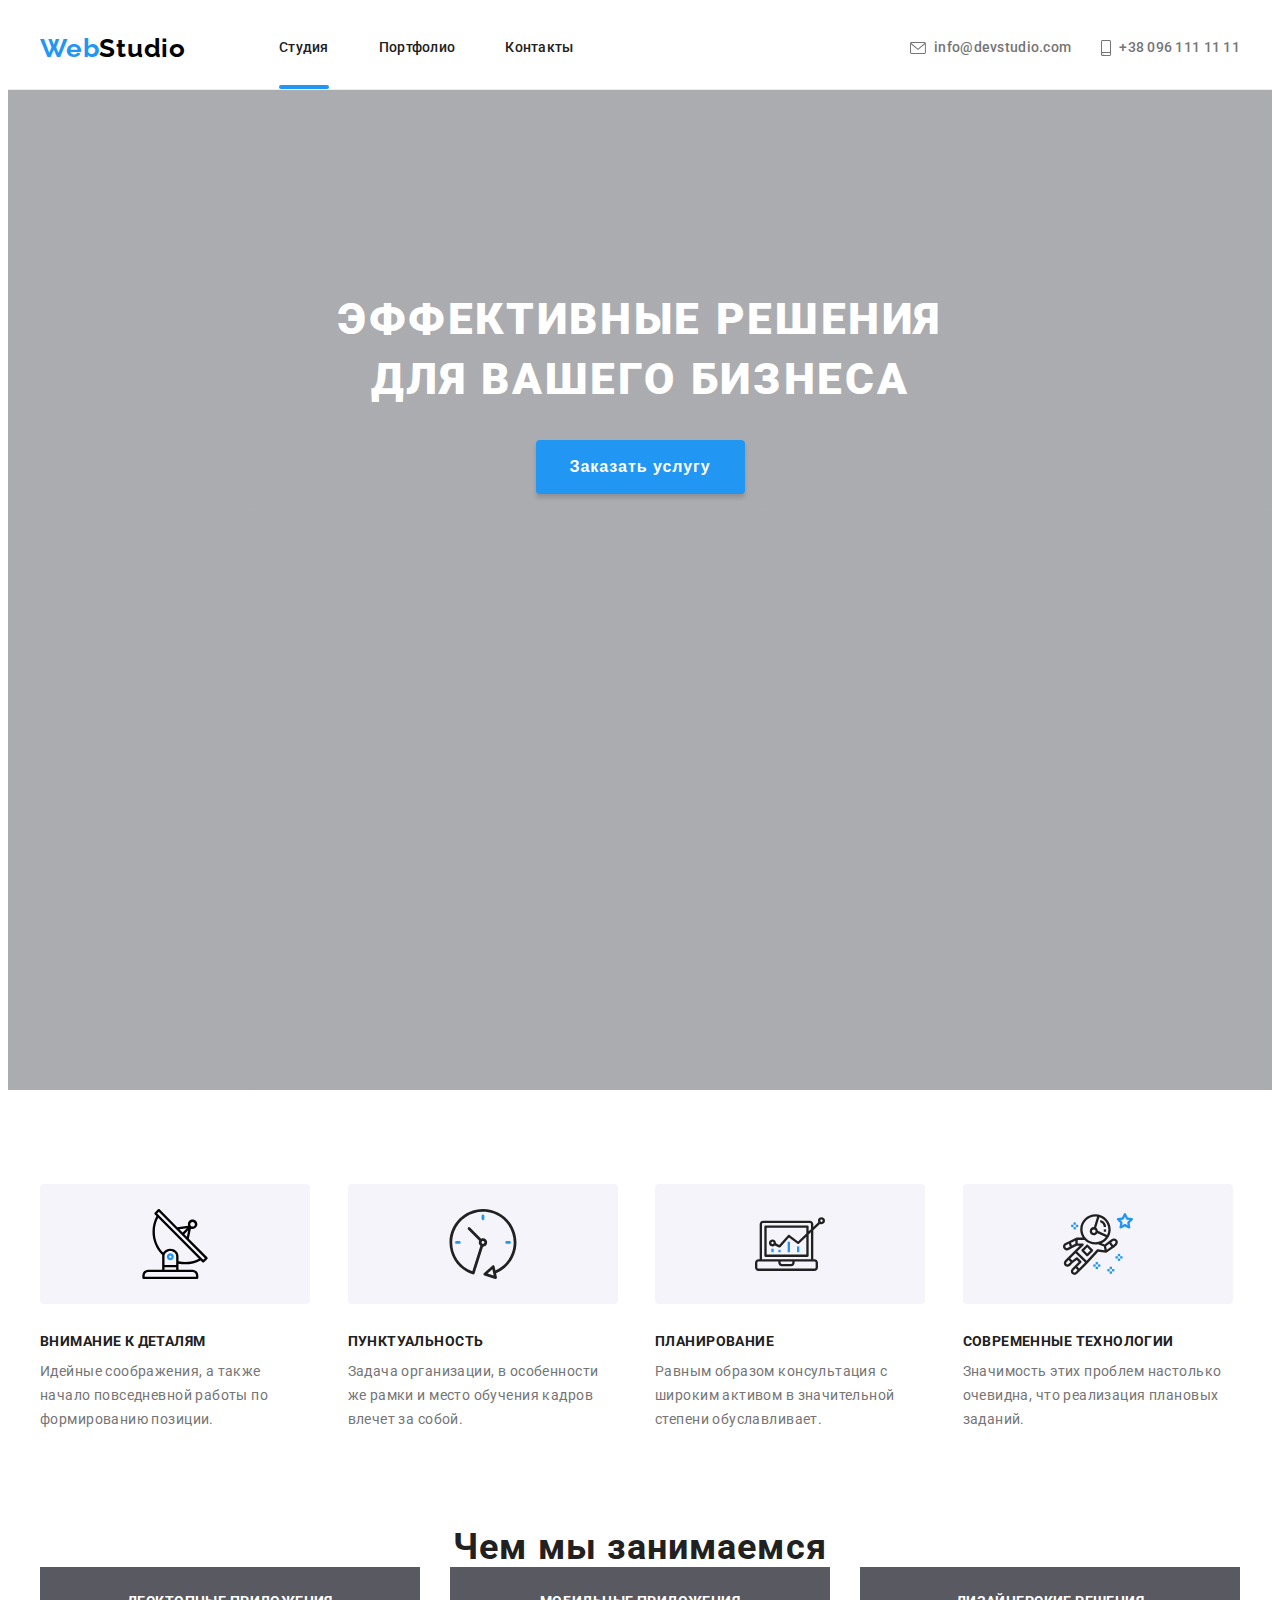
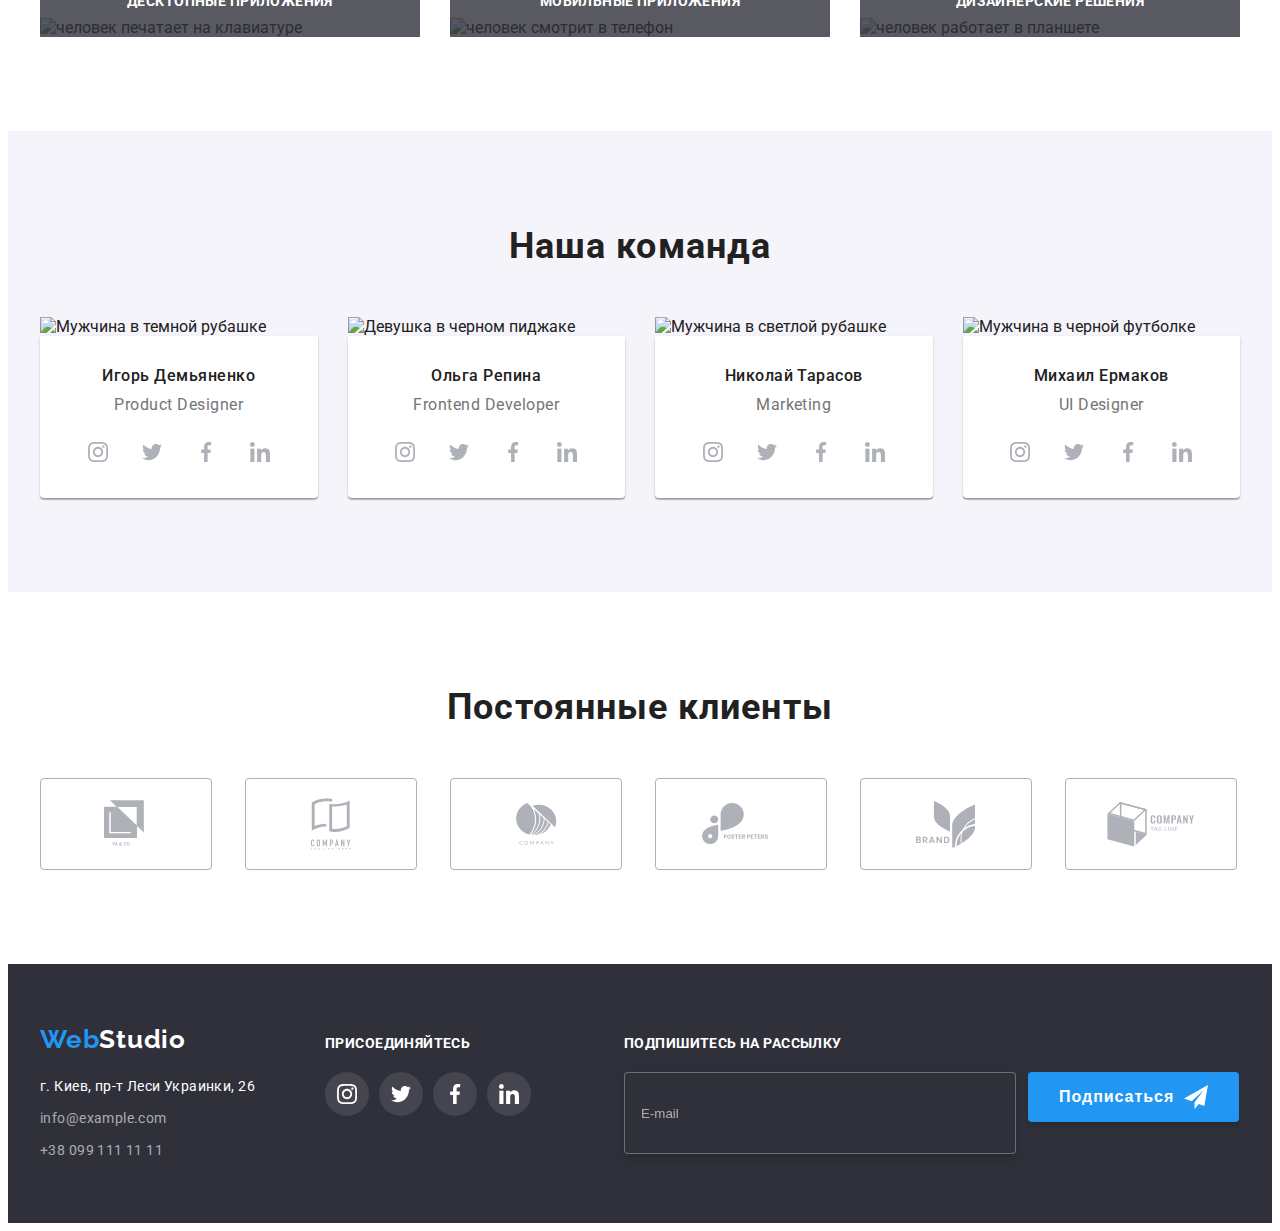
==== commit 93dc8575: "исправляет ошибку бургер-меню" ====
--- a/index.html
+++ b/index.html
@@ -27,6 +27,11 @@
                     </li>
                 </ul>
             </nav>
+            <button class="menu-btn" type="button" data-menu-button>
+                <svg class="menu__icon">
+                    <use href="./images/sprite.svg#menu-icon"></use>
+                </svg>
+            </button>
             <ul class="contacts__list list">
                 <li class="contacts__item">
                     <a class="contacts__link link" href="mailto:info@devstudio.com">
@@ -45,6 +50,48 @@
                     </a>
                 </li>
             </ul>
+        </div>
+        <div class="mobile-menu" data-menu>
+            <button type="button" class="mobile-menu__close-btn" data-menu-button>
+                <svg class="mobile-menu__close-icon" data-menu-close width="18px" height="18px">
+                    <use href="./images/sprite.svg#close-icon"></use>
+                </svg>
+            </button>
+            <ul class="mobile-menu__navigation-list list">
+                <li class="mobile-menu__navigation-item">
+                    <a class="mobile-menu__navigation-link mobile-menu__navigation-link_current link" href="./index.html">Студия</a>
+                </li>
+                <li class="mobile-menu__navigation-item">
+                    <a class="mobile-menu__navigation-link link" href="./portfolio.html">Портфолио</a>
+                </li>
+                <li class="mobile-menu__navigation-item">
+                    <a class="mobile-menu__navigation-link link" href="">Контакты</a>
+                </li>
+            </ul>
+            <div>
+                <ul class="mobile-menu__contacts-list list">
+                    <li class="mobile-menu__contacts-item">
+                        <a class="mobile-menu__tel-link link" href="tel:+380961111111">+38 096 111 11 11</a>
+                    </li>
+                    <li class="mobile-menu__contacts-item">
+                        <a class="mobile-menu__mail-link link" href="mailto:info@devstudio.com">info@devstudio.com</a>
+                    </li>
+                </ul>
+                <ul class="mobile-menu__socials-list list">
+                    <li class="mobile-menu__socials-item">
+                        <a class="mobile-menu__socials-link link" href="">Instagram</a>
+                    </li>
+                    <li class="mobile-menu__socials-item">
+                        <a class="mobile-menu__socials-link link" href="">Twitter</a>
+                    </li>
+                    <li class="mobile-menu__socials-item">
+                        <a class="mobile-menu__socials-link link" href="">Facebook</a>
+                    </li>
+                    <li class="mobile-menu__socials-item">
+                        <a class="mobile-menu__socials-link link" href="">LinkedIn</a>
+                    </li>
+                </ul>
+            </div>
         </div>
     </header>
     <main>
@@ -107,19 +154,37 @@
                 <ul class="activity__list list">
                     <li class="activity__item">
                         <div class="activity__wrapper">
-                            <img class="activity__img" src="./images/activity/activity-1.jpg" alt="человек печатает на клавиатуре">
+                            <picture>
+                                <source srcset="./images/desktop/activity/activity.webp 1x, ./images/desktop/activity/activity@2x.webp 2x" 
+                                        media="(min-width: 1200px)" type="image/webp">
+                                <source srcset="./images/desktop/activity/activity.jpg 1x, ./images/desktop/activity/activity@2x.jpg 2x" 
+                                        media="(min-width: 1200px)">
+                                <img class="activity__img" src="./images/desktop/activity/activity.jpg" alt="человек печатает на клавиатуре">
+                            </picture>
                             <p class="activity__overlay">Десктопные приложения</p>    
                         </div>
                     </li>
                     <li class="activity__item">
                         <div class="activity__wrapper">
-                            <img class="activity__img" src="./images/activity/activity-2.jpg" alt="человек смотрит в телефон">
+                            <picture>
+                                <source srcset="./images/desktop/activity/activity-1.webp 1x, ./images/desktop/activity/activity@2x-1.webp 2x" 
+                                        media="(min-width: 1200px)" type="image/webp">
+                                <source srcset="./images/desktop/activity/activity-1.jpg 1x, ./images/desktop/activity/activity@2x-1.jpg 2x" 
+                                        media="(min-width: 1200px)">
+                                <img class="activity__img" src="./images/desktop/activity/activity-1.jpg" alt="человек смотрит в телефон">
+                            </picture>
                             <p class="activity__overlay">Мобильные приложения</p>
                         </div>
                     </li>
                     <li class="activity__item">
                         <div class="activity__wrapper">
-                            <img class="activity__img" src="./images/activity/activity-3.jpg" alt="человек работает в планшете">
+                            <picture>
+                                <source srcset="./images/desktop/activity/activity-2.webp 1x, ./images/desktop/activity/activity@2x-2.webp 2x" 
+                                        media="(min-width: 1200px)" type="image/webp">
+                                <source srcset="./images/desktop/activity/activity-2.jpg 1x, ./images/desktop/activity/activity@2x-2.jpg 2x" 
+                                        media="(min-width: 1200px)">
+                                <img class="activity__img" src="./images/desktop/activity/activity-2.jpg" alt="человек работает в планшете">
+                            </picture>
                             <p class="activity__overlay">Дизайнерские решения</p>
                         </div>    
                     </li>      
@@ -132,7 +197,21 @@
                 <h2 class="team__title title">Наша команда</h2>
                 <ul class="team__list list">
                     <li class="team__item">
-                        <img class="team__img" src="./images/team/player-1.jpg" alt="Мужчина в темной рубашке">
+                        <picture>
+                            <source srcset="./images/desktop/team/team.webp 1x, ./images/desktop/team/team@2x.webp 2x" 
+                                    media="(min-width: 1200px)" type="image/webp">
+                            <source srcset="./images/desktop/team/team.jpg 1x, ./images/desktop/team/team@2x.jpg 2x" 
+                                    media="(min-width: 1200px)">
+                            <source srcset="./images/tablet/team/team.webp 1x, ./images/tablet/team/team@2x.webp 2x" 
+                                    media="(min-width: 768px)" type="image/webp">
+                            <source srcset="./images/tablet/team/team.jpg 1x, ./images/tablet/team/team@2x.jpg 2x" 
+                                    media="(min-width: 768px)">
+                            <source srcset="./images/mobile/team/team.webp 1x, ./images/mobile/team/team@2x.webp 2x" 
+                                    media="(min-width: 480px)" type="image/webp">
+                            <source srcset="./images/mobile/team/team.jpg 1x, ./images/mobile/team/team@2x.jpg 2x" 
+                                    media="(min-width: 480px)">
+                            <img class="team__img" src="./images/mobile/team/team.jpg" alt="Мужчина в темной рубашке">
+                        </picture>
                         <div class="team__wrapper">
                             <h3 class="team__subtitle">Игорь Демьяненко</h3>
                             <p class="team__text" lang="en">Product Designer</p>
@@ -169,7 +248,21 @@
                         </div>
                     </li>
                     <li class="team__item">
-                        <img class="team__img" src="./images/team/player-2.jpg" alt="Девушка в черном пиджаке">
+                        <picture>
+                            <source srcset="./images/desktop/team/team-1.webp 1x, ./images/desktop/team/team@2x-1.webp 2x" 
+                                    media="(min-width: 1200px)" type="image/webp">
+                            <source srcset="./images/desktop/team/team-1.jpg 1x, ./images/desktop/team/team@2x-1.jpg 2x" 
+                                    media="(min-width: 1200px)">
+                            <source srcset="./images/tablet/team/team-1.webp 1x, ./images/tablet/team/team@2x-1.webp 2x" 
+                                    media="(min-width: 768px)" type="image/webp">
+                            <source srcset="./images/tablet/team/team-1.jpg 1x, ./images/tablet/team/team@2x-1.jpg 2x" 
+                                    media="(min-width: 768px)">
+                            <source srcset="./images/mobile/team/team-1.webp 1x, ./images/mobile/team/team@2x-1.webp 2x" 
+                                    media="(min-width: 480px)" type="image/webp">
+                            <source srcset="./images/mobile/team/team-1.jpg 1x, ./images/mobile/team/team@2x-1.jpg 2x" 
+                                    media="(min-width: 480px)">
+                            <img class="team__img" src="./images/mobile/team/team-1.jpg" alt="Девушка в черном пиджаке">
+                        </picture>
                         <div class="team__wrapper">
                             <h3 class="team__subtitle">Ольга Репина</h3>
                             <p class="team__text" lang="en">Frontend Developer</p>
@@ -206,7 +299,21 @@
                         </div>
                     </li>
                     <li class="team__item">
-                        <img class="team__img" src="./images/team/player-3.jpg" alt="Мужчина в светлой рубашке">
+                        <picture>
+                            <source srcset="./images/desktop/team/team-2.webp 1x, ./images/desktop/team/team@2x-2.webp 2x" 
+                                    media="(min-width: 1200px)" type="image/webp">
+                            <source srcset="./images/desktop/team/team-2.jpg 1x, ./images/desktop/team/team@2x-2.jpg 2x" 
+                                    media="(min-width: 1200px)">
+                            <source srcset="./images/tablet/team/team-2.webp 1x, ./images/tablet/team/team@2x-2.webp 2x" 
+                                    media="(min-width: 768px)" type="image/webp">
+                            <source srcset="./images/tablet/team/team-2.jpg 1x, ./images/tablet/team/team@2x-2.jpg 2x" 
+                                    media="(min-width: 768px)">
+                            <source srcset="./images/mobile/team/team-2.webp 1x, ./images/mobile/team/team@2x-2.webp 2x" 
+                                    media="(min-width: 480px)" type="image/webp">
+                            <source srcset="./images/mobile/team/team-2.jpg 1x, ./images/mobile/team/team@2x-2.jpg 2x" 
+                                    media="(min-width: 480px)">
+                            <img class="team__img" src="./images/mobile/team/team-2.jpg" alt="Мужчина в светлой рубашке">
+                        </picture>
                         <div class="team__wrapper">
                             <h3 class="team__subtitle">Николай Тарасов</h3>
                             <p class="team__text" lang="en">Marketing</p>
@@ -243,7 +350,21 @@
                         </div>
                     </li>
                     <li class="team__item">
-                        <img class="team__img" src="./images/team/player-4.jpg" alt="Мужчина в черной футболке">
+                        <picture>
+                            <source srcset="./images/desktop/team/team-3.webp 1x, ./images/desktop/team/team@2x-3.webp 2x" 
+                                    media="(min-width: 1200px)" type="image/webp">
+                            <source srcset="./images/desktop/team/team-3.jpg 1x, ./images/desktop/team/team@2x-3.jpg 2x" 
+                                    media="(min-width: 1200px)">
+                            <source srcset="./images/tablet/team/team-3.webp 1x, ./images/tablet/team/team@2x-3.webp 2x" 
+                                    media="(min-width: 768px)" type="image/webp">
+                            <source srcset="./images/tablet/team/team-3.jpg 1x, ./images/tablet/team/team@2x-3.jpg 2x" 
+                                    media="(min-width: 768px)">
+                            <source srcset="./images/mobile/team/team-3.webp 1x, ./images/mobile/team/team@2x-3.webp 2x" 
+                                    media="(min-width: 480px)" type="image/webp">
+                            <source srcset="./images/mobile/team/team-3.jpg 1x, ./images/mobile/team/team@2x-3.jpg 2x" 
+                                    media="(min-width: 480px)">
+                            <img class="team__img" src="./images/mobile/team/team-3.jpg" alt="Мужчина в черной футболке">
+                        </picture>
                         <div class="team__wrapper">
                             <h3 class="team__subtitle">Михаил Ермаков</h3>
                             <p class="team__text" lang="en">UI Designer</p>
@@ -438,6 +559,7 @@
             </form>
         </div>
     </div>
+    <script src="./js/mobile-menu.js"></script>
     <script src="./js/modal.js"></script>
 </body>
 </html>
--- a/css/main.min.css
+++ b/css/main.min.css
@@ -1,2 +1,2 @@
-:root{--main-font: 'Roboto', sans-serif;--secondary-font: 'Raleway', sans-serif;--accent-color:  #2196F3;--title-color: #212121;--text-color: #757575;--sprite-fill: #AFB1B8;--section-pt: 94px;--section-pb: 94px}.visually-hidden{position:absolute !important;clip:rect(1px 1px 1px 1px);clip:rect(1px, 1px, 1px, 1px);padding:0 !important;border:0 !important;height:1px !important;width:1px !important;overflow:hidden}body{font-family:var(--main-font);color:var(--title-color)}h1,h2,h3,h4,h5,h6,p{margin:0}ul,ol{margin:0;padding:0}img{display:block;max-width:100%;height:auto}.link{text-decoration:none}.list{list-style:none}.container{width:1200px;margin:0 auto;padding-left:15px;padding-right:15px}.navigation__logo{margin-right:93px;padding-top:24px;padding-bottom:25px;font-family:var(--secondary-font);font-weight:700;font-size:26px;line-height:1.19;letter-spacing:0.03em;animation-duration:1000ms}.navigation__logo_light-theme{color:#000000}.logo__accent-text{color:var(--accent-color)}.footer__logo{display:block;margin-bottom:20px;font-family:var(--secondary-font);font-weight:700;font-size:26px;line-height:1.19;letter-spacing:0.03em}.footer__logo_dark-theme{color:#FFFFFF}.hero__btn{min-width:200px;padding:10px 32px;font-weight:700;font-size:16px;line-height:1.88;letter-spacing:0.06em;color:#FFFFFF;background-color:var(--accent-color);border-color:transparent;box-shadow:0px 4px 4px rgba(0,0,0,0.15);border-radius:4px;transition:color 250ms cubic-bezier(0.4, 0, 0.2, 1),background-color 250ms cubic-bezier(0.4, 0, 0.2, 1)}.hero__btn:hover,.hero__btn:focus{background-color:#188CE8;color:#FFFFFF}.foooter-subscription__btn{display:flex;align-items:center;justify-content:space-between;min-width:200px;padding:10px 29px;height:50px;font-weight:700;font-size:16px;line-height:1.88;letter-spacing:0.06em;color:#FFFFFF;background-color:var(--accent-color);border-color:transparent;box-shadow:0px 4px 4px rgba(0,0,0,0.15);border-radius:4px;transition:color 250ms cubic-bezier(0.4, 0, 0.2, 1),background-color 250ms cubic-bezier(0.4, 0, 0.2, 1)}.foooter-subscription__btn:hover,.foooter-subscription__btn:focus{background-color:#188CE8;color:#FFFFFF}.modal-form__btn{padding:10px 55px;align-self:center;font-weight:700;font-size:16px;line-height:1.88;letter-spacing:0.06em;color:#FFFFFF;background-color:var(--accent-color);border-color:transparent;box-shadow:0px 4px 4px rgba(0,0,0,0.15);border-radius:4px;transition:color 250ms cubic-bezier(0.4, 0, 0.2, 1),background-color 250ms cubic-bezier(0.4, 0, 0.2, 1)}.modal-form__btn:hover,.modal-form__btn:focus{background-color:#188CE8;color:#FFFFFF}.title{font-weight:700;font-size:36px;line-height:1.17;text-align:center;letter-spacing:0.03em;color:var(--title-color)}.social__list{display:flex;justify-content:space-between}.social__link{display:flex;justify-content:center;align-items:center;width:44px;height:44px;border-radius:50%;color:var(--sprite-fill);transition:background-color 250ms cubic-bezier(0.4, 0, 0.2, 1),color 250ms cubic-bezier(0.4, 0, 0.2, 1)}.social__link:hover,.social__link:focus{background-color:var(--accent-color);color:#FFFFFF}.social__icon{width:20px;height:20px;fill:currentColor}.footer-social{margin-right:93px}.footer-social__text{margin-bottom:20px;font-weight:700;font-size:14px;line-height:1.14;letter-spacing:0.03em;text-transform:uppercase;color:#FFFFFF}.footer-social__list{display:flex}.footer-social__item:not(:last-child){margin-right:10px}.footer-social__link{display:flex;justify-content:center;align-items:center;width:44px;height:44px;border-radius:50%;background:rgba(255,255,255,0.1);transition:background-color 250ms cubic-bezier(0.4, 0, 0.2, 1)}.footer-social__link:hover,.footer-social__link:focus{background-color:var(--accent-color)}.footer-social__icon{width:20px;height:20px;fill:#FFFFFF}.backdrop{position:fixed;top:0;left:0;width:100vw;height:100vh;background:rgba(0,0,0,0.2);transition:transform 250ms cubic-bezier(0.4, 0, 0.2, 1),visibility 250ms cubic-bezier(0.4, 0, 0.2, 1),opacity 250ms cubic-bezier(0.4, 0, 0.2, 1),pointer-events 250ms cubic-bezier(0.4, 0, 0.2, 1)}.modal-form{position:absolute;top:50%;left:50%;transform:translate(-50%, -50%);padding:40px;width:528px;height:581px;background-color:#FFFFFF;box-shadow:0px 1px 3px rgba(0,0,0,0.12),0px 1px 1px rgba(0,0,0,0.14),0px 2px 1px rgba(0,0,0,0.2);border-radius:4px}.modal-form__close-btn{position:absolute;top:8px;right:8px;width:30px;height:30px;background-color:transparent;border:1px solid rgba(0,0,0,0.1);border-radius:50%;cursor:pointer}.modal-form__close-btn:hover,.modal-form__close-btn:focus{color:var(--accent-color)}.modal-form__close-icon{fill:currentColor}.is-hidden{visibility:hidden;opacity:0;pointer-events:none;transform:scale(0) rotate(90deg)}.modal-form__title{margin-bottom:12px;font-weight:700;font-size:20px;line-height:1.15;text-align:center;letter-spacing:0.03em}.modal-form__box{display:flex;flex-direction:column}.modal-form__field{margin-bottom:4px;font-weight:400;font-size:12px;line-height:1.17;letter-spacing:0.01em;color:var(--text-color)}.modal-form__input-wrapper{position:relative;display:block;margin-bottom:10px}.modal-form__input{width:100%;height:40px;padding-left:42px;border:1px solid rgba(33,33,33,0.2);border-radius:4px;transition:border-color 250ms cubic-bezier(0.4, 0, 0.2, 1)}.modal-form__input:focus{outline:none;border-color:var(--accent-color)}.modal-form__icon{position:absolute;display:block;width:18px;height:18px;top:50%;left:12px;transform:translateY(-50%);transition:fill 250ms cubic-bezier(0.4, 0, 0.2, 1)}.modal-form__input:focus+.modal-form__icon{fill:var(--accent-color)}.modal-form__message{width:100%;height:120px;margin-bottom:20px;padding:12px 16px;resize:none;border:1px solid rgba(33,33,33,0.2);border-radius:4px;transition:border-color 250ms cubic-bezier(0.4, 0, 0.2, 1)}.modal-form__message::placeholder{color:rgba(117,117,117,0.5)}.modal-form__message:focus{outline:none;border-color:var(--accent-color)}.modal-form__check-desc{display:flex;align-items:center;margin-left:14px;margin-bottom:30px;font-weight:400;font-size:14px;line-height:1.71;letter-spacing:0.03em;color:var(--text-color)}.modal-form__check-desc::before{display:inline-block;content:"";margin-right:7px;width:16px;height:15px;border:1px solid var(--title-color);border-radius:2px;transition:border 250ms cubic-bezier(0.4, 0, 0.2, 1)}.modal-form__agreement:focus+.modal-form__check-desc::before{border:2px solid var(--accent-color)}.modal-form__agreement:checked+.modal-form__check-desc::before{border-color:var(--accent-color);background-color:var(--accent-color);background-repeat:no-repeat;background-image:url("../images/modal-btn/icon-check.svg");background-size:contain;background-origin:border-box}.modal-form__agreement-link{font-weight:400;font-size:14px;line-height:1.71;letter-spacing:0.03em;text-decoration-line:underline;color:var(--accent-color)}.header{border:1px solid #ECECEC;border-top:none}.header__container{display:flex;align-items:center;justify-content:space-between}.navigation{display:flex;align-items:center}.navigation__link_current::after{position:absolute;content:" ";bottom:0;left:0;margin-bottom:-2px;width:100%;height:4px;background-color:var(--accыent-color);border-radius:2px}.navigation__list .navigation__link .navigation__link_current{color:var(--accent-color)}.navigation__list{display:flex;align-items:center}.navigation__item{position:relative}.navigation__item:not(:last-child){margin-right:50px}.navigation__link{display:block;padding-top:32px;padding-bottom:32px;font-weight:500;font-size:14px;line-height:1.14;letter-spacing:0.02em;color:var(--title-color);transition:color 250ms cubic-bezier(0.4, 0, 0.2, 1)}.navigation__link:hover,.navigation__link:focus{color:var(--accent-color)}.contacts__list{display:flex;align-items:center}.contacts__item:not(:last-child){margin-right:50px}.contacts__icon{margin-right:10px;fill:var(--text-color);transition:fill 250ms cubic-bezier(0.4, 0, 0.2, 1)}.contacts__link:hover .contacts__icon,.contacts__link:focus .contacts__icon{fill:var(--accent-color)}.contacts__link{display:flex;align-items:center;padding-top:32px;padding-bottom:32px;font-weight:500;font-size:14px;line-height:1.14;letter-spacing:0.02em;color:var(--text-color);transition:color 250ms cubic-bezier(0.4, 0, 0.2, 1)}.contacts__link:hover,.contacts__link:focus{color:var(--accent-color)}.hero{margin:0 auto;max-width:1600px;height:600px;padding-top:200px;padding-bottom:200px;text-align:center;background-image:linear-gradient(to right, rgba(47,48,58,0.4), rgba(47,48,58,0.4)),url("../images/background/background1.jpg");background-color:#C4C4C4;background-repeat:no-repeat;background-position:center}.hero__title{max-width:696px;margin:0 auto;margin-bottom:30px;font-weight:900;font-size:44px;line-height:1.36;letter-spacing:0.06em;text-transform:uppercase;color:#FFFFFF}.features{padding-top:var(--section-pt);padding-bottom:var(--section-pb)}.features__list{display:flex;flex-wrap:wrap;margin-left:-30px}.features__item{flex-basis:calc(100% / 4 - 30px);margin-left:30px}.features__wrapper{display:flex;margin-bottom:30px;width:270px;height:120px;justify-content:center;align-items:center;background:#F5F4FA;border-radius:4px}.features__icon{width:70px;height:70px}.features__title{margin-bottom:10px;font-weight:700;font-size:14px;line-height:1.14;letter-spacing:0.03em;text-transform:uppercase;color:var(--title-color)}.features__text{font-size:14px;line-height:1.71;letter-spacing:0.03em;color:var(--text-color)}.activity{padding-bottom:var(--section-pb)}.activity__title{margin-bottom:50px}.activity__list{display:flex;flex-wrap:wrap;margin-left:-30px;margin-top:-30px}.activity__item{flex-basis:calc(100% / 3 - 30px);margin-left:30px;margin-top:30px}.activity__wrapper{position:relative}.activity__overlay{position:absolute;bottom:0;left:0;width:100%;padding-top:27px;padding-bottom:27px;font-weight:700;font-size:14px;line-height:1.14;text-align:center;letter-spacing:0.03em;text-transform:uppercase;color:#FFFFFF;background-color:rgba(47,48,58,0.8)}.team{padding-top:var(--section-pt);padding-bottom:var(--section-pb);background-color:#F5F4FA}.team__title{margin-bottom:50px}.team__list{display:flex;flex-wrap:wrap;margin-left:-30px;margin-top:-30px}.team__item{flex-basis:calc(100% / 4 - 30px);margin-left:30px;margin-top:30px}.team__wrapper{padding:30px 32px;background-color:#FFFFFF;box-shadow:0px 1px 3px rgba(0,0,0,0.12),0px 1px 1px rgba(0,0,0,0.14),0px 2px 1px rgba(0,0,0,0.2);border-radius:0px 0px 4px 4px}.team__subtitle{margin-bottom:10px;font-weight:500;font-size:16px;line-height:1.19;text-align:center;letter-spacing:0.03em}.team__text{margin-bottom:16px;font-size:16px;line-height:1.19;text-align:center;letter-spacing:0.03em;color:var(--text-color)}.clients{padding-top:var(--section-pt);padding-bottom:var(--section-pb)}.clients__title{margin-bottom:50px}.clients__list{display:flex;margin:0 auto;justify-content:space-between;align-items:center}.clients__link{display:flex;justify-content:center;align-items:center;width:170px;height:90px;border:1px solid #aeb0b7;border-radius:4px;color:var(--sprite-fill);transition:border 250ms cubic-bezier(0.4, 0, 0.2, 1),color 250ms cubic-bezier(0.4, 0, 0.2, 1)}.clients__link:hover,.clients__link:focus{border:1px solid var(--accent-color);color:var(--accent-color)}.clients__icon{fill:currentColor}.footer{padding:60px 0;background-color:#2F303A}.footer__container{display:flex;align-items:baseline}.footer-address{margin-right:70px}.footer-address__box{font-style:normal}.footer-address__item:not(:last-child){margin-bottom:9px}.footer-address__map{font-weight:400;font-size:14px;line-height:1.71;letter-spacing:0.03em;color:#FFFFFF;transition:color 250ms cubic-bezier(0.4, 0, 0.2, 1)}.footer-address__map:hover,.footer-address__map:focus{color:var(--accent-color)}.footer-address__mail-tel{font-weight:400;font-size:14px;line-height:1.71;letter-spacing:0.03em;color:rgba(255,255,255,0.6);transition:color 250ms cubic-bezier(0.4, 0, 0.2, 1)}.footer-address__mail-tel:hover,.footer-address__mail-tel:focus{color:var(--accent-color)}.footer-subscription__text{margin-bottom:20px;font-weight:700;font-size:14px;line-height:1.14;letter-spacing:0.03em;text-transform:uppercase;color:#FFFFFF}.foooter-subscription__form{display:flex;align-items:center}.foooter-subscription__email{margin-right:12px;padding:15px 16px;width:358px;height:50px;border:1px solid rgba(255,255,255,0.3);filter:drop-shadow(0px 4px 4px rgba(0,0,0,0.15));background:#2F303A;border-radius:4px;color:#FFFFFF}.foooter-subscription__email::placeholder{color:rgba(255,255,255,0.6)}.foooter-subscription__icon{margin-left:10px}
+:root{--main-font: 'Roboto', sans-serif;--secondary-font: 'Raleway', sans-serif;--accent-color:  #2196F3;--title-color: #212121;--text-color: #757575;--sprite-fill: #AFB1B8;--section-pt-mob-tab: 60px;--section-pb-mob-tab: 60px;--section-pt: 94px;--section-pb: 94px}.visually-hidden{position:absolute !important;clip:rect(1px 1px 1px 1px);clip:rect(1px, 1px, 1px, 1px);padding:0 !important;border:0 !important;height:1px !important;width:1px !important;overflow:hidden}body{font-family:var(--main-font);color:var(--title-color)}h1,h2,h3,h4,h5,h6,p{margin:0}ul,ol{margin:0;padding:0}img{display:block;max-width:100%;height:auto}.link{text-decoration:none}.list{list-style:none}.container{padding-left:15px;padding-right:15px}@media screen and (min-width: 480px){.container{width:480px;margin:0 auto}}@media screen and (min-width: 768px){.container{width:768px}}@media screen and (min-width: 1200px){.container{width:1200px}}.navigation__logo{font-family:var(--secondary-font);font-weight:700;font-size:24px;line-height:1.17;letter-spacing:0.03em;animation-duration:1000ms}.navigation__logo_light-theme{color:#000000}@media screen and (min-width: 768px){.navigation__logo{margin-right:88px}}@media screen and (min-width: 1200px){.navigation__logo{margin-right:93px;font-size:26px;line-height:1.19}}.logo__accent-text{color:var(--accent-color)}.footer__logo{display:block;margin-bottom:20px;font-family:var(--secondary-font);font-weight:700;font-size:24px;line-height:1.17;letter-spacing:0.03em}.footer__logo_dark-theme{color:#FFFFFF}@media screen and (min-width: 1200px){.footer__logo{font-size:26px;line-height:1.19}}.hero__btn{min-width:200px;padding:10px 32px;font-weight:700;font-size:16px;line-height:1.88;letter-spacing:0.06em;color:#FFFFFF;background-color:var(--accent-color);border-color:transparent;box-shadow:0px 4px 4px rgba(0,0,0,0.15);border-radius:4px;transition:color 250ms cubic-bezier(0.4, 0, 0.2, 1),background-color 250ms cubic-bezier(0.4, 0, 0.2, 1)}.hero__btn:hover,.hero__btn:focus{background-color:#188CE8;color:#FFFFFF}.foooter-subscription__btn{display:flex;align-items:center;justify-content:space-between;min-width:200px;padding:10px 29px;height:50px;font-weight:700;font-size:16px;line-height:1.88;letter-spacing:0.06em;color:#FFFFFF;background-color:var(--accent-color);border-color:transparent;box-shadow:0px 4px 4px rgba(0,0,0,0.15);border-radius:4px;transition:color 250ms cubic-bezier(0.4, 0, 0.2, 1),background-color 250ms cubic-bezier(0.4, 0, 0.2, 1)}.foooter-subscription__btn:hover,.foooter-subscription__btn:focus{background-color:#188CE8;color:#FFFFFF}.modal-form__btn{padding:10px 55px;align-self:center;font-weight:700;font-size:16px;line-height:1.88;letter-spacing:0.06em;color:#FFFFFF;background-color:var(--accent-color);border-color:transparent;box-shadow:0px 4px 4px rgba(0,0,0,0.15);border-radius:4px;transition:color 250ms cubic-bezier(0.4, 0, 0.2, 1),background-color 250ms cubic-bezier(0.4, 0, 0.2, 1)}.modal-form__btn:hover,.modal-form__btn:focus{background-color:#188CE8;color:#FFFFFF}.title{font-weight:700;font-size:36px;line-height:1.17;text-align:center;letter-spacing:0.03em;color:var(--title-color)}.social__list{display:flex;justify-content:center}.social__item:not(:last-child){margin-right:10px}.social__link{display:flex;justify-content:center;align-items:center;width:44px;height:44px;border-radius:50%;color:var(--sprite-fill);transition:background-color 250ms cubic-bezier(0.4, 0, 0.2, 1),color 250ms cubic-bezier(0.4, 0, 0.2, 1)}.social__link:hover,.social__link:focus{background-color:var(--accent-color);color:#FFFFFF}.social__icon{width:20px;height:20px;fill:currentColor}.footer-social__text{margin-bottom:20px;font-weight:700;font-size:14px;line-height:1.14;letter-spacing:0.03em;text-transform:uppercase;color:#FFFFFF}.footer-social__list{display:flex}.footer-social__item:not(:last-child){margin-right:10px}.footer-social__link{display:flex;justify-content:center;align-items:center;width:44px;height:44px;border-radius:50%;background:rgba(255,255,255,0.1);transition:background-color 250ms cubic-bezier(0.4, 0, 0.2, 1)}.footer-social__link:hover,.footer-social__link:focus{background-color:var(--accent-color)}.footer-social__icon{width:20px;height:20px;fill:#FFFFFF}.backdrop{position:fixed;top:0;left:0;width:100vw;height:100vh;background:rgba(0,0,0,0.2);transition:transform 250ms cubic-bezier(0.4, 0, 0.2, 1),visibility 250ms cubic-bezier(0.4, 0, 0.2, 1),opacity 250ms cubic-bezier(0.4, 0, 0.2, 1),pointer-events 250ms cubic-bezier(0.4, 0, 0.2, 1)}.modal-form{position:absolute;top:50%;left:50%;transform:translate(-50%, -50%);padding:40px;width:450px;height:609px;background-color:#FFFFFF;box-shadow:0px 1px 3px rgba(0,0,0,0.12),0px 1px 1px rgba(0,0,0,0.14),0px 2px 1px rgba(0,0,0,0.2);border-radius:4px}.modal-form__close-btn{position:absolute;top:8px;right:8px;width:30px;height:30px;background-color:transparent;border:1px solid rgba(0,0,0,0.1);border-radius:50%;cursor:pointer}.modal-form__close-btn:hover,.modal-form__close-btn:focus{color:var(--accent-color)}.modal-form__close-icon{fill:currentColor}.is-hidden{visibility:hidden;opacity:0;pointer-events:none;transform:scale(0) rotate(90deg)}@media screen and (min-width: 768px){.modal-form{width:450px;height:609px}}@media screen and (min-width: 1200px){.modal-form{width:528px;height:581px}}.modal-form__title{margin-bottom:12px;font-weight:700;font-size:20px;line-height:1.15;text-align:center;letter-spacing:0.03em}.modal-form__box{display:flex;flex-direction:column}.modal-form__field{margin-bottom:4px;font-weight:400;font-size:12px;line-height:1.17;letter-spacing:0.01em;color:var(--text-color)}.modal-form__input-wrapper{position:relative;display:block;margin-bottom:10px}.modal-form__input{width:100%;height:40px;padding-left:42px;border:1px solid rgba(33,33,33,0.2);border-radius:4px;transition:border-color 250ms cubic-bezier(0.4, 0, 0.2, 1)}.modal-form__input:focus{outline:none;border-color:var(--accent-color)}.modal-form__icon{position:absolute;display:block;width:18px;height:18px;top:50%;left:12px;transform:translateY(-50%);transition:fill 250ms cubic-bezier(0.4, 0, 0.2, 1)}.modal-form__input:focus+.modal-form__icon{fill:var(--accent-color)}.modal-form__message{width:100%;height:120px;margin-bottom:20px;padding:12px 16px;resize:none;border:1px solid rgba(33,33,33,0.2);border-radius:4px;transition:border-color 250ms cubic-bezier(0.4, 0, 0.2, 1)}.modal-form__message::placeholder{color:rgba(117,117,117,0.5)}.modal-form__message:focus{outline:none;border-color:var(--accent-color)}.modal-form__check-desc{display:flex;align-items:center;margin-bottom:30px;font-weight:400;font-size:12px;line-height:1.17;letter-spacing:0.03em;color:var(--text-color)}.modal-form__check-desc::before{display:inline-block;content:"";margin-right:7px;width:16px;height:15px;border:1px solid var(--title-color);border-radius:2px;transition:border 250ms cubic-bezier(0.4, 0, 0.2, 1)}.modal-form__agreement:focus+.modal-form__check-desc::before{border:2px solid var(--accent-color)}.modal-form__agreement:checked+.modal-form__check-desc::before{border-color:var(--accent-color);background-color:var(--accent-color);background-repeat:no-repeat;background-image:url("../images/modal-btn/icon-check.svg");background-size:contain;background-origin:border-box}.modal-form__agreement-link{font-weight:400;font-size:12px;line-height:1.17;letter-spacing:0.03em;text-decoration-line:underline;color:var(--accent-color)}@media screen and (min-width: 1200px){.modal-form__check-desc{margin-left:14px;font-size:14px;line-height:1.71}.modal-form__agreement-link{font-size:14px;line-height:1.71}}.navigation__list{display:none}.contacts__list{display:none}.menu-btn,.mobile-menu__close-btn{background-color:transparent;border:none;padding:0}.menu__icon{width:40px;height:40px}.header{border-bottom:1px solid #ECECEC;padding-top:10px;padding-bottom:10px}.header__container{display:flex;align-items:center;justify-content:space-between}.mobile-menu{display:flex;flex-direction:column;justify-content:space-between;position:fixed;top:0;left:50%;width:100vw;height:100vh;padding:48px 40px;z-index:100;background-color:#ffffff;transform:translateY(-100%) translateX(-50%);transition:transform 250ms cubic-bezier(0.4, 0, 0.2, 1)}.is-open{transform:translateY(0) translateX(-50%)}.mobile-menu__close-btn{position:absolute;top:10px;right:15px;width:40px;height:40px;background-color:transparent;cursor:pointer}.mobile-menu__close-btn:hover,.mobile-menu__close-btn:focus{color:var(--accent-color)}.mobile-menu__close-icon{fill:currentColor}.mobile-menu__navigation-link{font-weight:500;font-size:40px;line-height:1.18;letter-spacing:0.02em;color:var(--title-color);transition:color 250ms cubic-bezier(0.4, 0, 0.2, 1)}.mobile-menu__navigation-link_current{color:var(--accent-color)}.mobile-menu__navigation-item:not(:last-child){margin-bottom:32px}.mobile-menu__tel-link{font-weight:500;font-size:34px;line-height:1.18;letter-spacing:0.02em;color:var(--accent-color)}.mobile-menu__mail-link{font-weight:500;font-size:24px;line-height:1.17;letter-spacing:0.02em;color:var(--text-color)}.mobile-menu__contacts-item:not(:last-child){margin-bottom:32px}.mobile-menu__contacts-item:not(:first-child){margin-bottom:64px}.mobile-menu__socials-list{display:flex;flex-wrap:wrap}.mobile-menu__socials-link{font-weight:500;font-size:18px;line-height:1.22;letter-spacing:0.02em;color:var(--accent-color)}.mobile-menu__socials-item:not(:last-child)::after{content:" ";margin:0 10px;height:100%;border:1px solid rgba(33,33,33,0.2)}@media screen and (min-width: 768px){.menu-btn{display:none}.mobile-menu{display:none}.header{padding-top:21px;padding-bottom:21px}.navigation__list{display:block}.contacts__list{display:block}.navigation{display:flex;align-items:center}.navigation__list{display:flex}.navigation__link{display:block;font-weight:500;font-size:14px;line-height:1.14;letter-spacing:0.02em;color:var(--title-color);transition:color 250ms cubic-bezier(0.4, 0, 0.2, 1)}.navigation__link_current{color:var(--accent-color)}.navigation__link:hover,.navigation__link:focus{color:var(--accent-color)}.navigation__link_current::after{position:absolute;content:" ";bottom:0;left:0;margin-bottom:-35px;width:100%;height:4px;color:var(--accent-color);background-color:var(--accent-color);border-radius:2px}.navigation__list .navigation__link .navigation__link_current{color:var(--accent-color)}.navigation__item{position:relative}.navigation__item:not(:last-child){margin-right:50px}.contacts__item:not(:last-child){margin-bottom:10px}.contacts__icon{margin-right:8px;fill:var(--text-color);transition:fill 250ms cubic-bezier(0.4, 0, 0.2, 1)}.contacts__link:hover .contacts__icon,.contacts__link:focus .contacts__icon{fill:var(--accent-color)}.contacts__link{display:flex;align-items:center;font-weight:500;font-size:14px;line-height:1.14;letter-spacing:0.02em;color:var(--text-color);transition:color 250ms cubic-bezier(0.4, 0, 0.2, 1)}.contacts__link:hover,.contacts__link:focus{color:var(--accent-color)}}@media screen and (min-width: 1200px){.header{padding-top:25px;padding-bottom:25px}.navigation__link_current{color:var(--title-color)}.navigation__link_current::after{margin-bottom:-33px}.contacts__list{display:flex;flex-wrap:wrap}.contacts__item:not(:last-child){margin-bottom:0px;margin-right:30px}}.hero{margin:0 auto;max-width:480px;height:400px;padding-top:118px;padding-bottom:118px;text-align:center;background-image:linear-gradient(to right, rgba(47,48,58,0.4), rgba(47,48,58,0.4)),url("../images/mobile/background/header.jpg");background-repeat:no-repeat;background-position:center;background-size:cover}@media (min-device-pixel-ratio: 2), (min-resolution: 192dpi), (min-resolution: 2dppx){.hero{background-image:linear-gradient(to right, rgba(47,48,58,0.4), rgba(47,48,58,0.4)),url("../images/mobile/background/header2x.jpg")}}.hero__title{max-width:360px;margin:0 auto;margin-bottom:30px;font-weight:900;font-size:26px;line-height:1.62;letter-spacing:0.06em;text-transform:uppercase;color:#FFFFFF}@media screen and (min-width: 768px){.hero{max-width:768px;background-image:linear-gradient(to right, rgba(47,48,58,0.4), rgba(47,48,58,0.4)),url("../images/tablet/background/header.jpg")}}@media screen and (min-width: 768px) and (min-device-pixel-ratio: 2), screen and (min-width: 768px) and (min-resolution: 192dpi), screen and (min-width: 768px) and (min-resolution: 2dppx){.hero{background-image:linear-gradient(to right, rgba(47,48,58,0.4), rgba(47,48,58,0.4)),url("../images/tablet/background/header2x.jpg")}}@media screen and (min-width: 1200px){.hero{max-width:1600px;height:600px;padding-top:200px;padding-bottom:200px;background-image:linear-gradient(to right, rgba(47,48,58,0.4), rgba(47,48,58,0.4)),url("../images/desktop/background/header.jpg")}}@media screen and (min-width: 1200px) and (min-device-pixel-ratio: 2), screen and (min-width: 1200px) and (min-resolution: 192dpi), screen and (min-width: 1200px) and (min-resolution: 2dppx){.hero{background-image:linear-gradient(to right, rgba(47,48,58,0.4), rgba(47,48,58,0.4)),url("../images/desktop/background/header2x.jpg")}}@media screen and (min-width: 1200px){.hero__title{max-width:696px;font-size:44px;line-height:1.36}}.features{padding-top:var(--section-pt-mob-tab);padding-bottom:var(--section-pb-mob-tab)}.features__list{display:flex;flex-wrap:wrap}.features__item:not(:last-child){margin-bottom:30px}.features__wrapper{display:flex;margin-bottom:30px;height:120px;justify-content:center;align-items:center;background:#F5F4FA;border-radius:4px}.features__icon{width:70px;height:70px}.features__title{margin-bottom:10px;font-weight:700;font-size:14px;line-height:1.14;letter-spacing:0.03em;text-align:center;text-transform:uppercase;color:var(--title-color)}.features__text{max-width:450px;font-size:14px;line-height:1.71;letter-spacing:0.03em;color:var(--text-color)}@media screen and (min-width: 768px){.features__list{margin-left:-30px;margin-top:-30px}.features__item:not(:last-child){margin-bottom:0}.features__item{flex-basis:calc(100% / 2 - 30px);margin-left:30px;margin-top:30px}.features__wrapper{width:354px}.features__title{text-align:left}.features__text{max-width:354px}}@media screen and (min-width: 1200px){.features{padding-top:var(--section-pt);padding-bottom:var(--section-pb)}.features__item{flex-basis:calc(100% / 4 - 30px)}.features__wrapper{width:270px}.features__text{max-width:270px}}@media screen and (max-width: 1199px){.activity{display:none}}.activity{padding-bottom:var(--section-pb)}.activity__title{margin-bottom:50px}.activity__list{display:flex;flex-wrap:wrap;margin-left:-30px;margin-top:-30px}.activity__item{flex-basis:calc(100% / 3 - 30px);margin-left:30px;margin-top:30px}.activity__wrapper{position:relative}.activity__overlay{position:absolute;bottom:0;left:0;width:100%;padding-top:27px;padding-bottom:27px;font-weight:700;font-size:14px;line-height:1.14;text-align:center;letter-spacing:0.03em;text-transform:uppercase;color:#FFFFFF;background-color:rgba(47,48,58,0.8)}.team{padding-top:var(--section-pt-mob-tab);padding-bottom:var(--section-pb-mob-tab);background-color:#F5F4FA}.team__title{margin-bottom:30px}.team__list{display:flex;flex-wrap:wrap}.team__item:not(:last-child){margin-bottom:30px}.team__wrapper{padding-top:30px;padding-bottom:24px;background-color:#FFFFFF;box-shadow:0px 1px 3px rgba(0,0,0,0.12),0px 1px 1px rgba(0,0,0,0.14),0px 2px 1px rgba(0,0,0,0.2);border-radius:0px 0px 4px 4px}.team__subtitle{margin-bottom:10px;font-weight:500;font-size:16px;line-height:1.19;text-align:center;letter-spacing:0.03em}.team__text{margin-bottom:16px;font-size:16px;line-height:1.19;text-align:center;letter-spacing:0.03em;color:var(--text-color)}@media screen and (min-width: 768px){.team__list{margin-left:-30px;margin-top:-30px}.team__item:not(:last-child){margin-bottom:0}.team__item{flex-basis:calc(100% / 2 - 30px);margin-left:30px;margin-top:30px}}@media screen and (min-width: 1200px){.team{padding-top:var(--section-pt);padding-bottom:var(--section-pb)}.team__title{margin-bottom:50px}.team__item{flex-basis:calc(100% / 4 - 30px)}}.clients{padding-top:var(--section-pt-mob-tab);padding-bottom:var(--section-pb-mob-tab)}.clients__title{margin-bottom:30px}.clients__list{display:flex;flex-wrap:wrap;justify-content:center;margin-left:-30px;margin-top:-30px}.clients__item{flex-basis:calc(100% / 2 - 30px);margin-left:30px;margin-top:30px}.clients__link{display:flex;justify-content:center;align-items:center;width:210px;height:90px;border:1px solid #aeb0b7;border-radius:4px;color:var(--sprite-fill);transition:border 250ms cubic-bezier(0.4, 0, 0.2, 1),color 250ms cubic-bezier(0.4, 0, 0.2, 1)}.clients__link:hover,.clients__link:focus{border:1px solid var(--accent-color);color:var(--accent-color)}.clients__icon{fill:currentColor}@media screen and (min-width: 768px){.clients__item{flex-basis:calc(100% / 3 - 30px)}.clients__link{width:226px}}@media screen and (min-width: 1200px){.clients{padding-top:var(--section-pt);padding-bottom:var(--section-pb)}.clients__title{margin-bottom:50px}.clients__item{flex-basis:calc(100% / 6 - 30px)}.clients__link{width:170px}}.footer{padding-top:var(--section-pt-mob-tab);padding-bottom:var(--section-pb-mob-tab);text-align:center;background-color:#2F303A}.footer__container{display:flex;flex-direction:column;align-items:center}.footer-address{margin-bottom:60px}.footer-social{margin-bottom:60px}.footer-address__box{font-style:normal}.footer-address__item:not(:last-child){margin-bottom:8px}.footer-address__map{font-weight:400;font-size:14px;line-height:1.71;letter-spacing:0.03em;color:#FFFFFF;transition:color 250ms cubic-bezier(0.4, 0, 0.2, 1)}.footer-address__map:hover,.footer-address__map:focus{color:var(--accent-color)}.footer-address__mail-tel{font-weight:400;font-size:14px;line-height:1.71;letter-spacing:0.03em;color:rgba(255,255,255,0.6);transition:color 250ms cubic-bezier(0.4, 0, 0.2, 1)}.footer-address__mail-tel:hover,.footer-address__mail-tel:focus{color:var(--accent-color)}.footer-subscription__text{margin-bottom:20px;font-weight:700;font-size:14px;line-height:1.14;letter-spacing:0.03em;text-transform:uppercase;color:#FFFFFF}.foooter-subscription__form{display:flex;flex-wrap:wrap;justify-content:center}.foooter-subscription__email{margin-bottom:20px;padding:15px 16px;width:100%;height:50px;border:1px solid rgba(255,255,255,0.3);filter:drop-shadow(0px 4px 4px rgba(0,0,0,0.15));background:#2F303A;border-radius:4px;color:#FFFFFF}.foooter-subscription__email::placeholder{color:rgba(255,255,255,0.6)}.foooter-subscription__icon{margin-left:10px}@media screen and (min-width: 768px){.footer__container{flex-direction:row;flex-wrap:wrap;align-items:baseline;justify-content:space-around}.foooter-subscription__form{width:450px}}@media screen and (min-width: 1200px){.footer{text-align:start}.footer__container{flex-wrap:nowrap;justify-content:start}.footer-address{margin-right:70px;margin-bottom:0}.footer-social{margin-right:93px;margin-bottom:0}.foooter-subscription__form{flex-wrap:nowrap;justify-content:flex-start;width:100%}.foooter-subscription__email{width:358px;margin-right:12px;margin-bottom:0}}
 /*# sourceMappingURL=main.min.css.map */